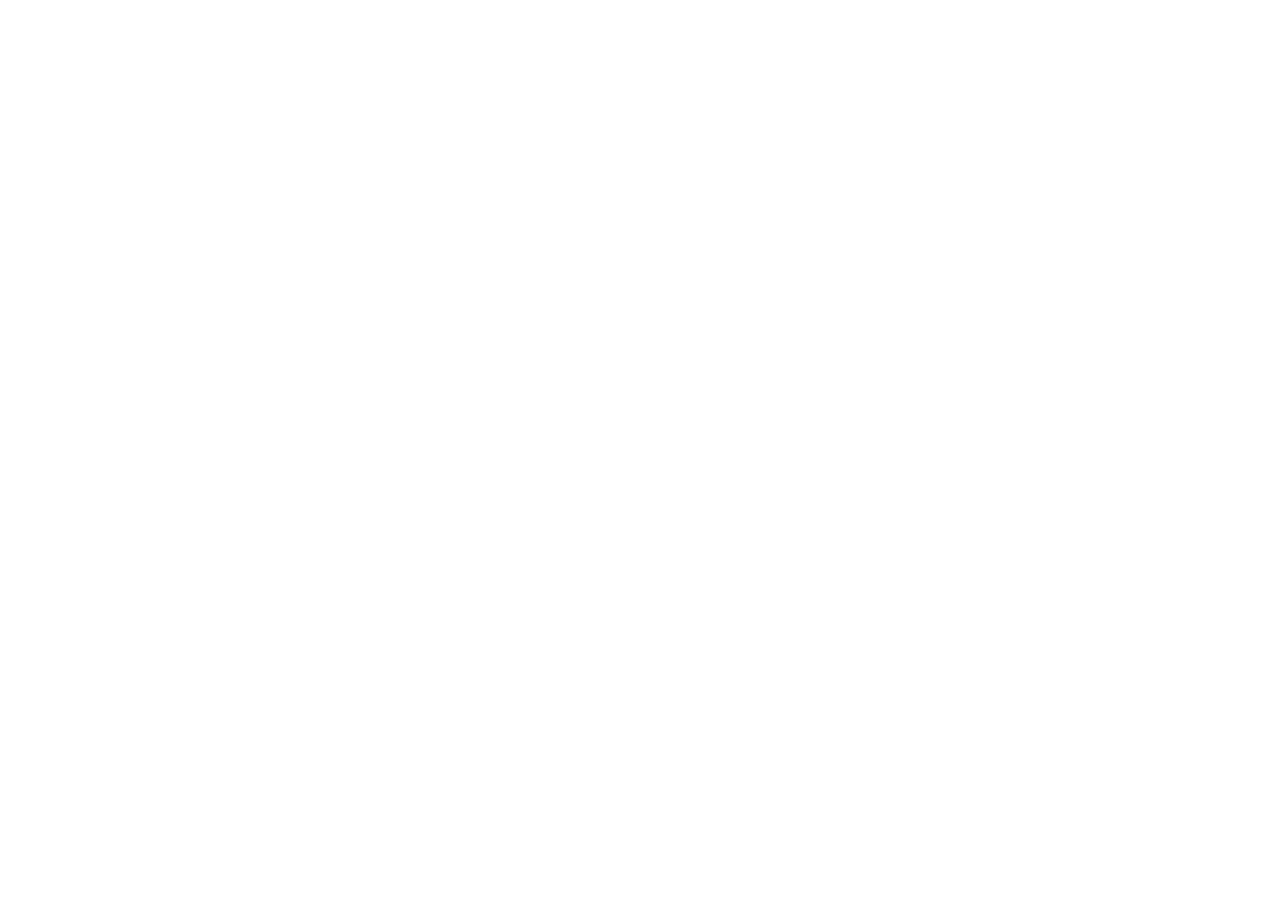
==== index.html @ ffa7d00a "fix: createHashRouter + GitHub Pages base path" ====
<!doctype html>
<html lang="en">
  <head>
    <meta charset="UTF-8" />
    <meta name="viewport" content="width=device-width, initial-scale=1.0" />
    <title>伤心蛤蟆的方块世界 - Minecraft资源整合站</title>
    <script type="module" crossorigin src="/minecraft-fan-site/assets/index-U0RHwVYY.js"></script>
    <link rel="stylesheet" crossorigin href="/minecraft-fan-site/assets/index-fopUQZda.css">
  </head>
  <body>
    <div id="root"></div>
  </body>
</html>
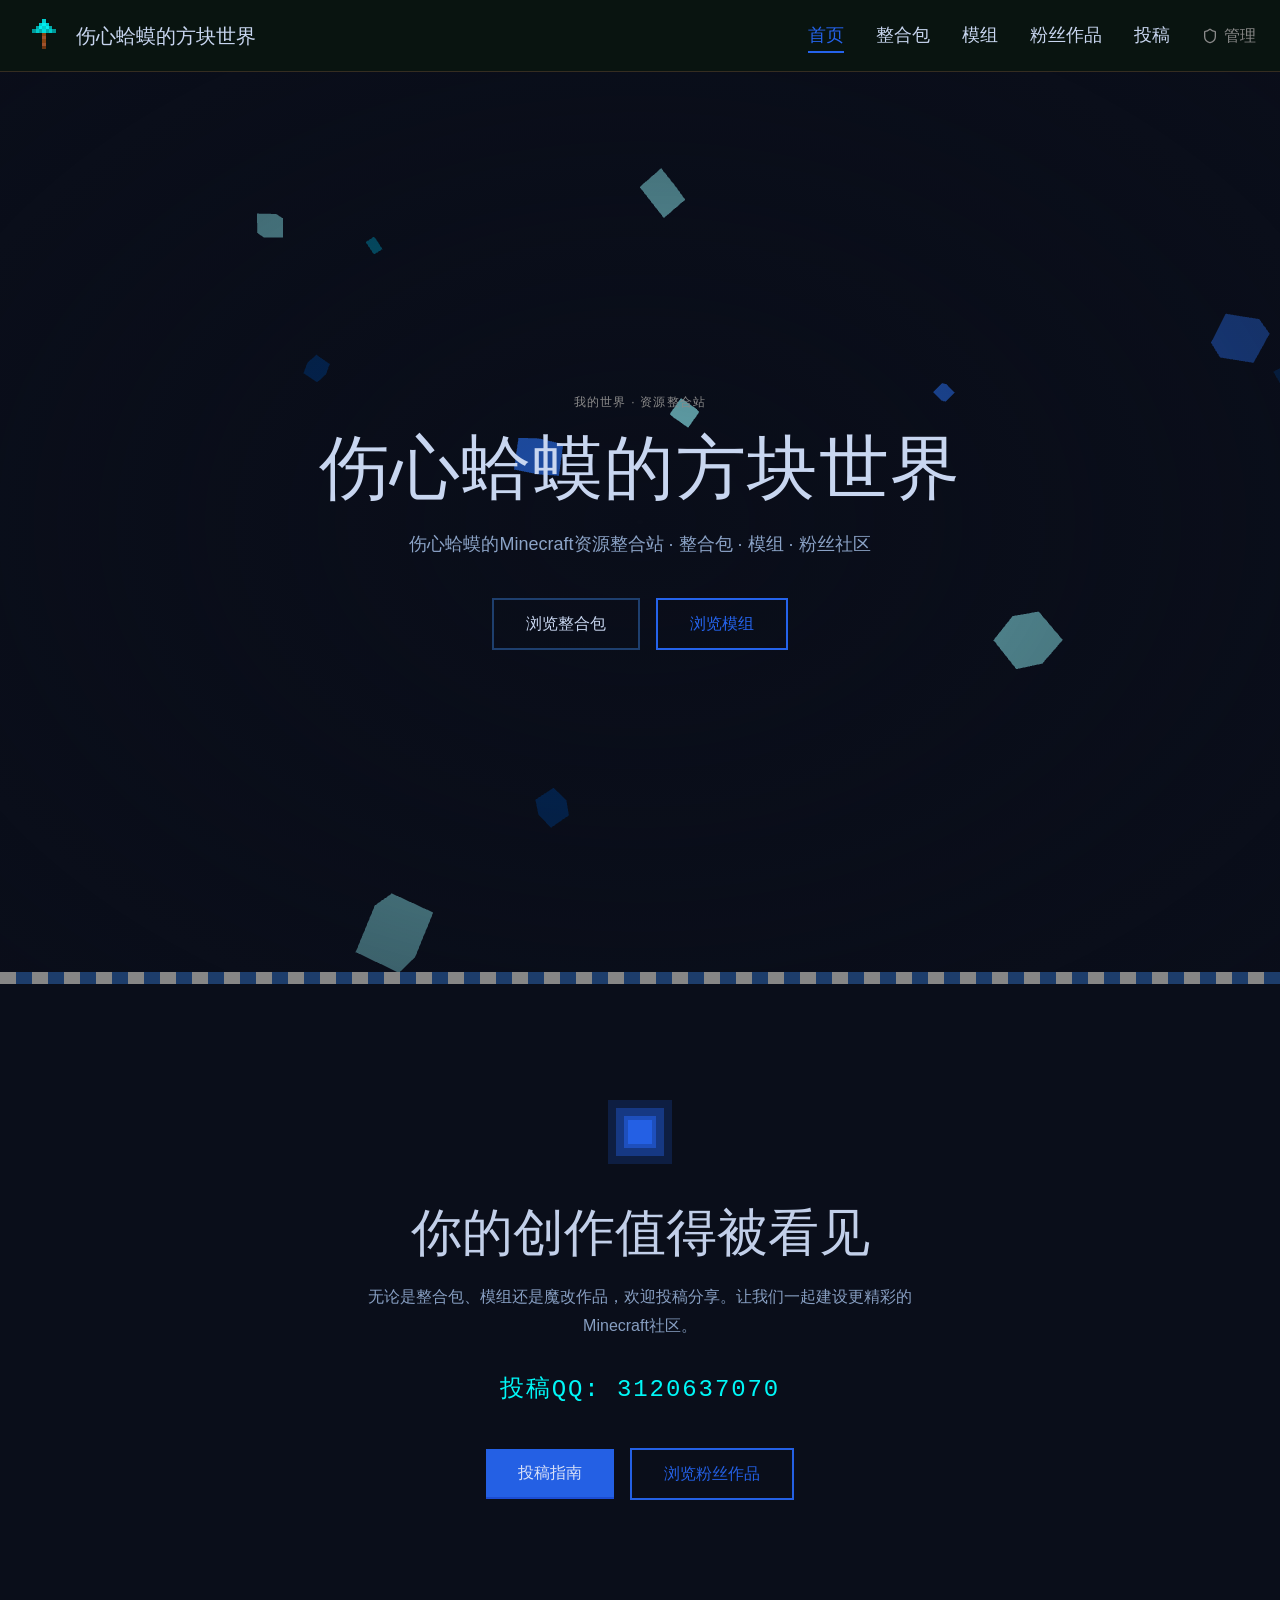
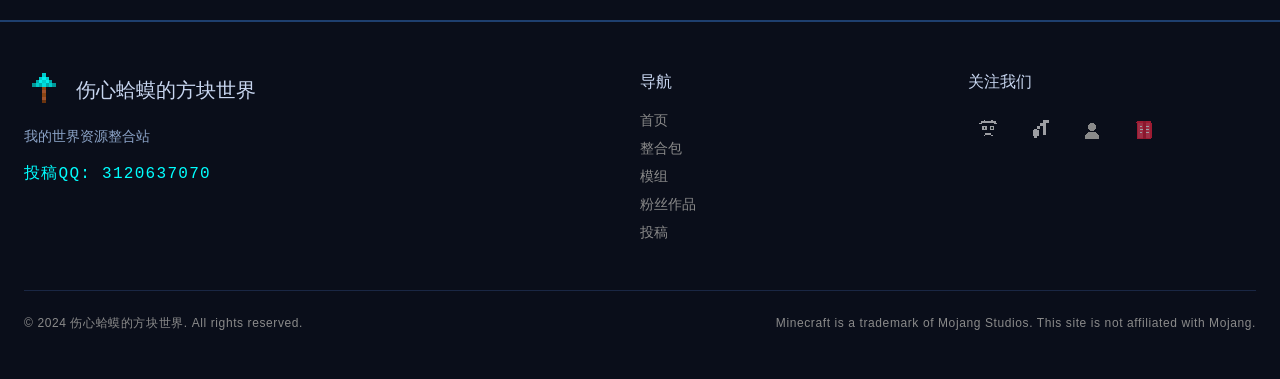
==== commit 74caa5ec: "deploy: correct dist with HashRouter" ====
--- a/index.html
+++ b/index.html
@@ -4,8 +4,8 @@
     <meta charset="UTF-8" />
     <meta name="viewport" content="width=device-width, initial-scale=1.0" />
     <title>伤心蛤蟆的方块世界 - Minecraft资源整合站</title>
-    <script type="module" crossorigin src="/minecraft-fan-site/assets/index-U0RHwVYY.js"></script>
-    <link rel="stylesheet" crossorigin href="/minecraft-fan-site/assets/index-fopUQZda.css">
+    <script type="module" crossorigin src="./assets/index-CU9dlhze.js"></script>
+    <link rel="stylesheet" crossorigin href="./assets/index-fopUQZda.css">
   </head>
   <body>
     <div id="root"></div>
--- a/assets/index-fopUQZda.css
+++ b/assets/index-fopUQZda.css
@@ -0,0 +1 @@
+@import"https://fonts.googleapis.com/css2?family=Inter:wght@300;400;500;600&family=Noto+Sans+SC:wght@300;400;500;700&family=VT323&family=ZCOOL+KuaiLe&display=swap";*,:before,:after{--tw-border-spacing-x: 0;--tw-border-spacing-y: 0;--tw-translate-x: 0;--tw-translate-y: 0;--tw-rotate: 0;--tw-skew-x: 0;--tw-skew-y: 0;--tw-scale-x: 1;--tw-scale-y: 1;--tw-pan-x: ;--tw-pan-y: ;--tw-pinch-zoom: ;--tw-scroll-snap-strictness: proximity;--tw-gradient-from-position: ;--tw-gradient-via-position: ;--tw-gradient-to-position: ;--tw-ordinal: ;--tw-slashed-zero: ;--tw-numeric-figure: ;--tw-numeric-spacing: ;--tw-numeric-fraction: ;--tw-ring-inset: ;--tw-ring-offset-width: 0px;--tw-ring-offset-color: #fff;--tw-ring-color: rgb(59 130 246 / .5);--tw-ring-offset-shadow: 0 0 #0000;--tw-ring-shadow: 0 0 #0000;--tw-shadow: 0 0 #0000;--tw-shadow-colored: 0 0 #0000;--tw-blur: ;--tw-brightness: ;--tw-contrast: ;--tw-grayscale: ;--tw-hue-rotate: ;--tw-invert: ;--tw-saturate: ;--tw-sepia: ;--tw-drop-shadow: ;--tw-backdrop-blur: ;--tw-backdrop-brightness: ;--tw-backdrop-contrast: ;--tw-backdrop-grayscale: ;--tw-backdrop-hue-rotate: ;--tw-backdrop-invert: ;--tw-backdrop-opacity: ;--tw-backdrop-saturate: ;--tw-backdrop-sepia: ;--tw-contain-size: ;--tw-contain-layout: ;--tw-contain-paint: ;--tw-contain-style: }::backdrop{--tw-border-spacing-x: 0;--tw-border-spacing-y: 0;--tw-translate-x: 0;--tw-translate-y: 0;--tw-rotate: 0;--tw-skew-x: 0;--tw-skew-y: 0;--tw-scale-x: 1;--tw-scale-y: 1;--tw-pan-x: ;--tw-pan-y: ;--tw-pinch-zoom: ;--tw-scroll-snap-strictness: proximity;--tw-gradient-from-position: ;--tw-gradient-via-position: ;--tw-gradient-to-position: ;--tw-ordinal: ;--tw-slashed-zero: ;--tw-numeric-figure: ;--tw-numeric-spacing: ;--tw-numeric-fraction: ;--tw-ring-inset: ;--tw-ring-offset-width: 0px;--tw-ring-offset-color: #fff;--tw-ring-color: rgb(59 130 246 / .5);--tw-ring-offset-shadow: 0 0 #0000;--tw-ring-shadow: 0 0 #0000;--tw-shadow: 0 0 #0000;--tw-shadow-colored: 0 0 #0000;--tw-blur: ;--tw-brightness: ;--tw-contrast: ;--tw-grayscale: ;--tw-hue-rotate: ;--tw-invert: ;--tw-saturate: ;--tw-sepia: ;--tw-drop-shadow: ;--tw-backdrop-blur: ;--tw-backdrop-brightness: ;--tw-backdrop-contrast: ;--tw-backdrop-grayscale: ;--tw-backdrop-hue-rotate: ;--tw-backdrop-invert: ;--tw-backdrop-opacity: ;--tw-backdrop-saturate: ;--tw-backdrop-sepia: ;--tw-contain-size: ;--tw-contain-layout: ;--tw-contain-paint: ;--tw-contain-style: }*,:before,:after{box-sizing:border-box;border-width:0;border-style:solid;border-color:#e5e7eb}:before,:after{--tw-content: ""}html,:host{line-height:1.5;-webkit-text-size-adjust:100%;-moz-tab-size:4;-o-tab-size:4;tab-size:4;font-family:ui-sans-serif,system-ui,sans-serif,"Apple Color Emoji","Segoe UI Emoji",Segoe UI Symbol,"Noto Color Emoji";font-feature-settings:normal;font-variation-settings:normal;-webkit-tap-highlight-color:transparent}body{margin:0;line-height:inherit}hr{height:0;color:inherit;border-top-width:1px}abbr:where([title]){-webkit-text-decoration:underline dotted;text-decoration:underline dotted}h1,h2,h3,h4,h5,h6{font-size:inherit;font-weight:inherit}a{color:inherit;text-decoration:inherit}b,strong{font-weight:bolder}code,kbd,samp,pre{font-family:ui-monospace,SFMono-Regular,Menlo,Monaco,Consolas,Liberation Mono,Courier New,monospace;font-feature-settings:normal;font-variation-settings:normal;font-size:1em}small{font-size:80%}sub,sup{font-size:75%;line-height:0;position:relative;vertical-align:baseline}sub{bottom:-.25em}sup{top:-.5em}table{text-indent:0;border-color:inherit;border-collapse:collapse}button,input,optgroup,select,textarea{font-family:inherit;font-feature-settings:inherit;font-variation-settings:inherit;font-size:100%;font-weight:inherit;line-height:inherit;letter-spacing:inherit;color:inherit;margin:0;padding:0}button,select{text-transform:none}button,input:where([type=button]),input:where([type=reset]),input:where([type=submit]){-webkit-appearance:button;background-color:transparent;background-image:none}:-moz-focusring{outline:auto}:-moz-ui-invalid{box-shadow:none}progress{vertical-align:baseline}::-webkit-inner-spin-button,::-webkit-outer-spin-button{height:auto}[type=search]{-webkit-appearance:textfield;outline-offset:-2px}::-webkit-search-decoration{-webkit-appearance:none}::-webkit-file-upload-button{-webkit-appearance:button;font:inherit}summary{display:list-item}blockquote,dl,dd,h1,h2,h3,h4,h5,h6,hr,figure,p,pre{margin:0}fieldset{margin:0;padding:0}legend{padding:0}ol,ul,menu{list-style:none;margin:0;padding:0}dialog{padding:0}textarea{resize:vertical}input::-moz-placeholder,textarea::-moz-placeholder{opacity:1;color:#9ca3af}input::placeholder,textarea::placeholder{opacity:1;color:#9ca3af}button,[role=button]{cursor:pointer}:disabled{cursor:default}img,svg,video,canvas,audio,iframe,embed,object{display:block;vertical-align:middle}img,video{max-width:100%;height:auto}[hidden]:where(:not([hidden=until-found])){display:none}:root{--background: 0 0% 100%;--foreground: 240 10% 3.9%;--card: 0 0% 100%;--card-foreground: 240 10% 3.9%;--popover: 0 0% 100%;--popover-foreground: 240 10% 3.9%;--primary: 240 5.9% 10%;--primary-foreground: 0 0% 98%;--secondary: 240 4.8% 95.9%;--secondary-foreground: 240 5.9% 10%;--muted: 240 4.8% 95.9%;--muted-foreground: 240 3.8% 46.1%;--accent: 240 4.8% 95.9%;--accent-foreground: 240 5.9% 10%;--destructive: 0 84.2% 60.2%;--destructive-foreground: 0 0% 98%;--border: 240 5.9% 90%;--input: 240 5.9% 90%;--ring: 240 5.9% 10%;--radius: .625rem}*{border-color:hsl(var(--border))}body{background-color:#0a0e1a;color:#c8d6f0;font-family:Noto Sans SC,Inter,sans-serif;-webkit-font-smoothing:antialiased;-moz-osx-font-smoothing:grayscale}::-webkit-scrollbar{width:8px;height:8px}::-webkit-scrollbar-track{background:#080c18}::-webkit-scrollbar-thumb{background:#1a2744;border-radius:4px}::-webkit-scrollbar-thumb:hover{background:#2a3f6e}.pixelated{image-rendering:pixelated;image-rendering:crisp-edges}.sr-only{position:absolute;width:1px;height:1px;padding:0;margin:-1px;overflow:hidden;clip:rect(0,0,0,0);white-space:nowrap;border-width:0}.pointer-events-none{pointer-events:none}.pointer-events-auto{pointer-events:auto}.visible{visibility:visible}.invisible{visibility:hidden}.fixed{position:fixed}.absolute{position:absolute}.relative{position:relative}.sticky{position:sticky}.inset-0{inset:0}.inset-x-0{left:0;right:0}.inset-y-0{top:0;bottom:0}.-bottom-12{bottom:-3rem}.-left-12{left:-3rem}.-right-12{right:-3rem}.-top-12{top:-3rem}.-top-5{top:-1.25rem}.bottom-0{bottom:0}.bottom-8{bottom:2rem}.bottom-\[-4px\]{bottom:-4px}.left-0{left:0}.left-1\/2{left:50%}.left-2{left:.5rem}.left-3{left:.75rem}.left-4{left:1rem}.left-5{left:1.25rem}.left-\[50\%\]{left:50%}.right-0{right:0}.right-1{right:.25rem}.right-2{right:.5rem}.right-3{right:.75rem}.right-4{right:1rem}.right-5{right:1.25rem}.top-0{top:0}.top-1\.5{top:.375rem}.top-1\/2{top:50%}.top-2{top:.5rem}.top-3\.5{top:.875rem}.top-4{top:1rem}.top-5{top:1.25rem}.top-\[1px\]{top:1px}.top-\[50\%\]{top:50%}.top-\[60\%\]{top:60%}.top-\[72px\]{top:72px}.top-full{top:100%}.isolate{isolation:isolate}.z-0{z-index:0}.z-10{z-index:10}.z-20{z-index:20}.z-30{z-index:30}.z-40{z-index:40}.z-50{z-index:50}.z-\[1\]{z-index:1}.order-first{order:-9999}.order-last{order:9999}.col-start-2{grid-column-start:2}.row-span-2{grid-row:span 2 / span 2}.row-start-1{grid-row-start:1}.\!m-0{margin:0!important}.-mx-1{margin-left:-.25rem;margin-right:-.25rem}.-mx-6{margin-left:-1.5rem;margin-right:-1.5rem}.-mx-8{margin-left:-2rem;margin-right:-2rem}.-my-2{margin-top:-.5rem;margin-bottom:-.5rem}.mx-2{margin-left:.5rem;margin-right:.5rem}.mx-3\.5{margin-left:.875rem;margin-right:.875rem}.mx-auto{margin-left:auto;margin-right:auto}.my-0{margin-top:0;margin-bottom:0}.my-0\.5{margin-top:.125rem;margin-bottom:.125rem}.my-1{margin-top:.25rem;margin-bottom:.25rem}.-ml-4{margin-left:-1rem}.-mt-4{margin-top:-1rem}.-mt-6{margin-top:-1.5rem}.-mt-8{margin-top:-2rem}.mb-1{margin-bottom:.25rem}.mb-1\.5{margin-bottom:.375rem}.mb-10{margin-bottom:2.5rem}.mb-12{margin-bottom:3rem}.mb-2{margin-bottom:.5rem}.mb-3{margin-bottom:.75rem}.mb-4{margin-bottom:1rem}.mb-5{margin-bottom:1.25rem}.mb-6{margin-bottom:1.5rem}.mb-8{margin-bottom:2rem}.mb-\[60px\]{margin-bottom:60px}.ml-1{margin-left:.25rem}.ml-10{margin-left:2.5rem}.ml-2{margin-left:.5rem}.ml-4{margin-left:1rem}.ml-auto{margin-left:auto}.mr-1{margin-right:.25rem}.mr-2{margin-right:.5rem}.mt-0\.5{margin-top:.125rem}.mt-1{margin-top:.25rem}.mt-1\.5{margin-top:.375rem}.mt-10{margin-top:2.5rem}.mt-12{margin-top:3rem}.mt-2{margin-top:.5rem}.mt-3{margin-top:.75rem}.mt-4{margin-top:1rem}.mt-6{margin-top:1.5rem}.mt-8{margin-top:2rem}.mt-auto{margin-top:auto}.line-clamp-1{overflow:hidden;display:-webkit-box;-webkit-box-orient:vertical;-webkit-line-clamp:1}.line-clamp-2{overflow:hidden;display:-webkit-box;-webkit-box-orient:vertical;-webkit-line-clamp:2}.block{display:block}.inline-block{display:inline-block}.inline{display:inline}.flex{display:flex}.inline-flex{display:inline-flex}.table{display:table}.table-caption{display:table-caption}.table-cell{display:table-cell}.table-row{display:table-row}.grid{display:grid}.hidden{display:none}.aspect-\[16\/9\]{aspect-ratio:16/9}.aspect-square{aspect-ratio:1 / 1}.aspect-video{aspect-ratio:16 / 9}.size-10{width:2.5rem;height:2.5rem}.size-2{width:.5rem;height:.5rem}.size-2\.5{width:.625rem;height:.625rem}.size-3{width:.75rem;height:.75rem}.size-3\.5{width:.875rem;height:.875rem}.size-4{width:1rem;height:1rem}.size-6{width:1.5rem;height:1.5rem}.size-7{width:1.75rem;height:1.75rem}.size-8{width:2rem;height:2rem}.size-9{width:2.25rem;height:2.25rem}.size-auto{width:auto;height:auto}.size-full{width:100%;height:100%}.h-1{height:.25rem}.h-1\.5{height:.375rem}.h-10{height:2.5rem}.h-12{height:3rem}.h-14{height:3.5rem}.h-16{height:4rem}.h-2{height:.5rem}.h-2\.5{height:.625rem}.h-3{height:.75rem}.h-4{height:1rem}.h-5{height:1.25rem}.h-6{height:1.5rem}.h-7{height:1.75rem}.h-8{height:2rem}.h-9{height:2.25rem}.h-\[1\.15rem\]{height:1.15rem}.h-\[2px\]{height:2px}.h-\[52px\]{height:52px}.h-\[72px\]{height:72px}.h-\[calc\(100\%-1px\)\]{height:calc(100% - 1px)}.h-\[var\(--radix-navigation-menu-viewport-height\)\]{height:var(--radix-navigation-menu-viewport-height)}.h-\[var\(--radix-select-trigger-height\)\]{height:var(--radix-select-trigger-height)}.h-auto{height:auto}.h-full{height:100%}.h-px{height:1px}.h-svh{height:100svh}.max-h-\[300px\]{max-height:300px}.max-h-\[90vh\]{max-height:90vh}.min-h-0{min-height:0px}.min-h-16{min-height:4rem}.min-h-4{min-height:1rem}.min-h-\[100dvh\]{min-height:100dvh}.min-h-\[calc\(100dvh-72px\)\]{min-height:calc(100dvh - 72px)}.min-h-svh{min-height:100svh}.w-0{width:0px}.w-1{width:.25rem}.w-10{width:2.5rem}.w-14{width:3.5rem}.w-16{width:4rem}.w-2{width:.5rem}.w-2\.5{width:.625rem}.w-3{width:.75rem}.w-3\/4{width:75%}.w-4{width:1rem}.w-48{width:12rem}.w-5{width:1.25rem}.w-6{width:1.5rem}.w-64{width:16rem}.w-72{width:18rem}.w-8{width:2rem}.w-9{width:2.25rem}.w-\[100px\]{width:100px}.w-\[280px\]{width:280px}.w-\[2px\]{width:2px}.w-\[52px\]{width:52px}.w-auto{width:auto}.w-fit{width:-moz-fit-content;width:fit-content}.w-full{width:100%}.w-max{width:-moz-max-content;width:max-content}.w-px{width:1px}.min-w-0{min-width:0px}.min-w-10{min-width:2.5rem}.min-w-5{min-width:1.25rem}.min-w-8{min-width:2rem}.min-w-9{min-width:2.25rem}.min-w-\[12rem\]{min-width:12rem}.min-w-\[8rem\]{min-width:8rem}.min-w-\[var\(--radix-select-trigger-width\)\]{min-width:var(--radix-select-trigger-width)}.max-w-2xl{max-width:42rem}.max-w-3xl{max-width:48rem}.max-w-4xl{max-width:56rem}.max-w-7xl{max-width:80rem}.max-w-\[480px\]{max-width:480px}.max-w-\[520px\]{max-width:520px}.max-w-\[560px\]{max-width:560px}.max-w-\[640px\]{max-width:640px}.max-w-\[calc\(100\%-2rem\)\]{max-width:calc(100% - 2rem)}.max-w-max{max-width:-moz-max-content;max-width:max-content}.max-w-md{max-width:28rem}.max-w-sm{max-width:24rem}.max-w-xl{max-width:36rem}.flex-1{flex:1 1 0%}.flex-shrink-0,.shrink-0{flex-shrink:0}.grow{flex-grow:1}.grow-0{flex-grow:0}.basis-full{flex-basis:100%}.caption-bottom{caption-side:bottom}.border-collapse{border-collapse:collapse}.origin-center{transform-origin:center}.-translate-x-1\/2{--tw-translate-x: -50%;transform:translate(var(--tw-translate-x),var(--tw-translate-y)) rotate(var(--tw-rotate)) skew(var(--tw-skew-x)) skewY(var(--tw-skew-y)) scaleX(var(--tw-scale-x)) scaleY(var(--tw-scale-y))}.-translate-x-px{--tw-translate-x: -1px;transform:translate(var(--tw-translate-x),var(--tw-translate-y)) rotate(var(--tw-rotate)) skew(var(--tw-skew-x)) skewY(var(--tw-skew-y)) scaleX(var(--tw-scale-x)) scaleY(var(--tw-scale-y))}.-translate-y-1\/2{--tw-translate-y: -50%;transform:translate(var(--tw-translate-x),var(--tw-translate-y)) rotate(var(--tw-rotate)) skew(var(--tw-skew-x)) skewY(var(--tw-skew-y)) scaleX(var(--tw-scale-x)) scaleY(var(--tw-scale-y))}.translate-x-2{--tw-translate-x: .5rem;transform:translate(var(--tw-translate-x),var(--tw-translate-y)) rotate(var(--tw-rotate)) skew(var(--tw-skew-x)) skewY(var(--tw-skew-y)) scaleX(var(--tw-scale-x)) scaleY(var(--tw-scale-y))}.translate-x-\[-50\%\]{--tw-translate-x: -50%;transform:translate(var(--tw-translate-x),var(--tw-translate-y)) rotate(var(--tw-rotate)) skew(var(--tw-skew-x)) skewY(var(--tw-skew-y)) scaleX(var(--tw-scale-x)) scaleY(var(--tw-scale-y))}.translate-x-px{--tw-translate-x: 1px;transform:translate(var(--tw-translate-x),var(--tw-translate-y)) rotate(var(--tw-rotate)) skew(var(--tw-skew-x)) skewY(var(--tw-skew-y)) scaleX(var(--tw-scale-x)) scaleY(var(--tw-scale-y))}.translate-y-0\.5{--tw-translate-y: .125rem;transform:translate(var(--tw-translate-x),var(--tw-translate-y)) rotate(var(--tw-rotate)) skew(var(--tw-skew-x)) skewY(var(--tw-skew-y)) scaleX(var(--tw-scale-x)) scaleY(var(--tw-scale-y))}.translate-y-5{--tw-translate-y: 1.25rem;transform:translate(var(--tw-translate-x),var(--tw-translate-y)) rotate(var(--tw-rotate)) skew(var(--tw-skew-x)) skewY(var(--tw-skew-y)) scaleX(var(--tw-scale-x)) scaleY(var(--tw-scale-y))}.translate-y-\[-50\%\]{--tw-translate-y: -50%;transform:translate(var(--tw-translate-x),var(--tw-translate-y)) rotate(var(--tw-rotate)) skew(var(--tw-skew-x)) skewY(var(--tw-skew-y)) scaleX(var(--tw-scale-x)) scaleY(var(--tw-scale-y))}.translate-y-\[calc\(-50\%_-_2px\)\]{--tw-translate-y: calc(-50% - 2px) ;transform:translate(var(--tw-translate-x),var(--tw-translate-y)) rotate(var(--tw-rotate)) skew(var(--tw-skew-x)) skewY(var(--tw-skew-y)) scaleX(var(--tw-scale-x)) scaleY(var(--tw-scale-y))}.rotate-45{--tw-rotate: 45deg;transform:translate(var(--tw-translate-x),var(--tw-translate-y)) rotate(var(--tw-rotate)) skew(var(--tw-skew-x)) skewY(var(--tw-skew-y)) scaleX(var(--tw-scale-x)) scaleY(var(--tw-scale-y))}.rotate-90{--tw-rotate: 90deg;transform:translate(var(--tw-translate-x),var(--tw-translate-y)) rotate(var(--tw-rotate)) skew(var(--tw-skew-x)) skewY(var(--tw-skew-y)) scaleX(var(--tw-scale-x)) scaleY(var(--tw-scale-y))}.scale-x-0{--tw-scale-x: 0;transform:translate(var(--tw-translate-x),var(--tw-translate-y)) rotate(var(--tw-rotate)) skew(var(--tw-skew-x)) skewY(var(--tw-skew-y)) scaleX(var(--tw-scale-x)) scaleY(var(--tw-scale-y))}.scale-x-100{--tw-scale-x: 1;transform:translate(var(--tw-translate-x),var(--tw-translate-y)) rotate(var(--tw-rotate)) skew(var(--tw-skew-x)) skewY(var(--tw-skew-y)) scaleX(var(--tw-scale-x)) scaleY(var(--tw-scale-y))}.transform{transform:translate(var(--tw-translate-x),var(--tw-translate-y)) rotate(var(--tw-rotate)) skew(var(--tw-skew-x)) skewY(var(--tw-skew-y)) scaleX(var(--tw-scale-x)) scaleY(var(--tw-scale-y))}@keyframes bounce-arrow{0%,to{transform:translateY(0)}50%{transform:translateY(8px)}}.animate-bounce-arrow{animation:bounce-arrow 2s ease-in-out infinite}@keyframes pulse{50%{opacity:.5}}.animate-pulse{animation:pulse 2s cubic-bezier(.4,0,.6,1) infinite}@keyframes spin{to{transform:rotate(360deg)}}.animate-spin{animation:spin 1s linear infinite}.cursor-default{cursor:default}.cursor-not-allowed{cursor:not-allowed}.cursor-pointer{cursor:pointer}.cursor-text{cursor:text}.touch-none{touch-action:none}.select-none{-webkit-user-select:none;-moz-user-select:none;user-select:none}.resize-none{resize:none}.scroll-my-1{scroll-margin-top:.25rem;scroll-margin-bottom:.25rem}.scroll-py-1{scroll-padding-top:.25rem;scroll-padding-bottom:.25rem}.list-disc{list-style-type:disc}.list-none{list-style-type:none}.appearance-none{-webkit-appearance:none;-moz-appearance:none;appearance:none}.auto-rows-min{grid-auto-rows:min-content}.grid-cols-1{grid-template-columns:repeat(1,minmax(0,1fr))}.grid-cols-\[0_1fr\]{grid-template-columns:0 1fr}.grid-rows-\[auto_auto\]{grid-template-rows:auto auto}.flex-row{flex-direction:row}.flex-col{flex-direction:column}.flex-col-reverse{flex-direction:column-reverse}.flex-wrap{flex-wrap:wrap}.place-content-center{place-content:center}.items-start{align-items:flex-start}.items-end{align-items:flex-end}.items-center{align-items:center}.items-stretch{align-items:stretch}.justify-start{justify-content:flex-start}.justify-end{justify-content:flex-end}.justify-center{justify-content:center}.justify-between{justify-content:space-between}.justify-items-start{justify-items:start}.gap-0\.5{gap:.125rem}.gap-1{gap:.25rem}.gap-1\.5{gap:.375rem}.gap-10{gap:2.5rem}.gap-2{gap:.5rem}.gap-2\.5{gap:.625rem}.gap-3{gap:.75rem}.gap-4{gap:1rem}.gap-6{gap:1.5rem}.gap-7{gap:1.75rem}.gap-8{gap:2rem}.gap-\[--spacing\(var\(--gap\)\)\]{gap:var(--spacing(var(--gap)))}.gap-\[2px\]{gap:2px}.gap-y-0\.5{row-gap:.125rem}.space-y-1>:not([hidden])~:not([hidden]){--tw-space-y-reverse: 0;margin-top:calc(.25rem * calc(1 - var(--tw-space-y-reverse)));margin-bottom:calc(.25rem * var(--tw-space-y-reverse))}.space-y-12>:not([hidden])~:not([hidden]){--tw-space-y-reverse: 0;margin-top:calc(3rem * calc(1 - var(--tw-space-y-reverse)));margin-bottom:calc(3rem * var(--tw-space-y-reverse))}.space-y-2>:not([hidden])~:not([hidden]){--tw-space-y-reverse: 0;margin-top:calc(.5rem * calc(1 - var(--tw-space-y-reverse)));margin-bottom:calc(.5rem * var(--tw-space-y-reverse))}.space-y-4>:not([hidden])~:not([hidden]){--tw-space-y-reverse: 0;margin-top:calc(1rem * calc(1 - var(--tw-space-y-reverse)));margin-bottom:calc(1rem * var(--tw-space-y-reverse))}.space-y-6>:not([hidden])~:not([hidden]){--tw-space-y-reverse: 0;margin-top:calc(1.5rem * calc(1 - var(--tw-space-y-reverse)));margin-bottom:calc(1.5rem * var(--tw-space-y-reverse))}.self-start{align-self:flex-start}.self-stretch{align-self:stretch}.justify-self-end{justify-self:end}.overflow-auto{overflow:auto}.overflow-hidden{overflow:hidden}.overflow-x-auto{overflow-x:auto}.overflow-y-auto{overflow-y:auto}.overflow-x-hidden{overflow-x:hidden}.whitespace-nowrap{white-space:nowrap}.text-balance{text-wrap:balance}.break-words{overflow-wrap:break-word}.rounded-\[2px\]{border-radius:2px}.rounded-\[4px\]{border-radius:4px}.rounded-\[calc\(var\(--radius\)-5px\)\]{border-radius:calc(var(--radius) - 5px)}.rounded-\[inherit\]{border-radius:inherit}.rounded-full{border-radius:9999px}.rounded-lg{border-radius:var(--radius)}.rounded-md{border-radius:calc(var(--radius) - 2px)}.rounded-none{border-radius:0}.rounded-sm{border-radius:calc(var(--radius) - 4px)}.rounded-xl{border-radius:calc(var(--radius) + 4px)}.rounded-xs{border-radius:calc(var(--radius) - 6px)}.rounded-l-md{border-top-left-radius:calc(var(--radius) - 2px);border-bottom-left-radius:calc(var(--radius) - 2px)}.rounded-r-md{border-top-right-radius:calc(var(--radius) - 2px);border-bottom-right-radius:calc(var(--radius) - 2px)}.rounded-tl-sm{border-top-left-radius:calc(var(--radius) - 4px)}.border{border-width:1px}.border-0{border-width:0px}.border-2{border-width:2px}.border-\[1\.5px\]{border-width:1.5px}.border-y{border-top-width:1px;border-bottom-width:1px}.border-b{border-bottom-width:1px}.border-b-2{border-bottom-width:2px}.border-l{border-left-width:1px}.border-l-2{border-left-width:2px}.border-l-4{border-left-width:4px}.border-r{border-right-width:1px}.border-t{border-top-width:1px}.border-t-2{border-top-width:2px}.border-dashed{border-style:dashed}.border-\[\#00ffff\]{--tw-border-opacity: 1;border-color:rgb(0 255 255 / var(--tw-border-opacity, 1))}.border-\[\#1a2744\]{--tw-border-opacity: 1;border-color:rgb(26 39 68 / var(--tw-border-opacity, 1))}.border-\[\#1d4ed8\]{--tw-border-opacity: 1;border-color:rgb(29 78 216 / var(--tw-border-opacity, 1))}.border-\[\#1e3f6e\]{--tw-border-opacity: 1;border-color:rgb(30 63 110 / var(--tw-border-opacity, 1))}.border-\[\#2563eb\]{--tw-border-opacity: 1;border-color:rgb(37 99 235 / var(--tw-border-opacity, 1))}.border-\[\#8a8a8a\]{--tw-border-opacity: 1;border-color:rgb(138 138 138 / var(--tw-border-opacity, 1))}.border-\[\#b03a2e\]{--tw-border-opacity: 1;border-color:rgb(176 58 46 / var(--tw-border-opacity, 1))}.border-\[\#b03a2e\]\/30{border-color:#b03a2e4d}.border-\[\#ffcc00\]{--tw-border-opacity: 1;border-color:rgb(255 204 0 / var(--tw-border-opacity, 1))}.border-border{border-color:hsl(var(--border))}.border-border\/50{border-color:hsl(var(--border) / .5)}.border-input{border-color:hsl(var(--input))}.border-primary{border-color:hsl(var(--primary))}.border-transparent{border-color:transparent}.border-l-\[\#2563eb\]{--tw-border-opacity: 1;border-left-color:rgb(37 99 235 / var(--tw-border-opacity, 1))}.border-l-transparent{border-left-color:transparent}.border-t-transparent{border-top-color:transparent}.bg-\[\#00ffff\]{--tw-bg-opacity: 1;background-color:rgb(0 255 255 / var(--tw-bg-opacity, 1))}.bg-\[\#00ffff\]\/10{background-color:#00ffff1a}.bg-\[\#080c18\]{--tw-bg-opacity: 1;background-color:rgb(8 12 24 / var(--tw-bg-opacity, 1))}.bg-\[\#080c18\]\/60{background-color:#080c1899}.bg-\[\#080c18\]\/80{background-color:#080c18cc}.bg-\[\#0a0e1a\]{--tw-bg-opacity: 1;background-color:rgb(10 14 26 / var(--tw-bg-opacity, 1))}.bg-\[\#0a0e1a\]\/85{background-color:#0a0e1ad9}.bg-\[\#111833\]{--tw-bg-opacity: 1;background-color:rgb(17 24 51 / var(--tw-bg-opacity, 1))}.bg-\[\#111833\]\/40{background-color:#11183366}.bg-\[\#111833\]\/60{background-color:#11183399}.bg-\[\#1a2744\]{--tw-bg-opacity: 1;background-color:rgb(26 39 68 / var(--tw-bg-opacity, 1))}.bg-\[\#2563eb\]{--tw-bg-opacity: 1;background-color:rgb(37 99 235 / var(--tw-bg-opacity, 1))}.bg-\[\#2563eb\]\/20{background-color:#2563eb33}.bg-\[\#8a8a8a\]{--tw-bg-opacity: 1;background-color:rgb(138 138 138 / var(--tw-bg-opacity, 1))}.bg-\[\#b03a2e\]{--tw-bg-opacity: 1;background-color:rgb(176 58 46 / var(--tw-bg-opacity, 1))}.bg-\[\#b03a2e\]\/20{background-color:#b03a2e33}.bg-\[\#ffcc00\]{--tw-bg-opacity: 1;background-color:rgb(255 204 0 / var(--tw-bg-opacity, 1))}.bg-\[\#ffcc00\]\/10{background-color:#ffcc001a}.bg-accent{background-color:hsl(var(--accent))}.bg-background{background-color:hsl(var(--background))}.bg-black\/50{background-color:#00000080}.bg-border{background-color:hsl(var(--border))}.bg-card{background-color:hsl(var(--card))}.bg-destructive{--tw-bg-opacity: 1;background-color:hsl(var(--destructive) / var(--tw-bg-opacity, 1))}.bg-foreground{background-color:hsl(var(--foreground))}.bg-input{background-color:hsl(var(--input))}.bg-muted{background-color:hsl(var(--muted))}.bg-muted\/50{background-color:hsl(var(--muted) / .5)}.bg-popover{background-color:hsl(var(--popover))}.bg-primary{background-color:hsl(var(--primary))}.bg-primary\/20{background-color:hsl(var(--primary) / .2)}.bg-secondary{background-color:hsl(var(--secondary))}.bg-transparent{background-color:transparent}.bg-white{--tw-bg-opacity: 1;background-color:rgb(255 255 255 / var(--tw-bg-opacity, 1))}.bg-cover{background-size:cover}.bg-center{background-position:center}.fill-current{fill:currentColor}.fill-foreground{fill:hsl(var(--foreground))}.fill-primary{fill:hsl(var(--primary))}.object-cover{-o-object-fit:cover;object-fit:cover}.p-0{padding:0}.p-1{padding:.25rem}.p-1\.5{padding:.375rem}.p-2{padding:.5rem}.p-3{padding:.75rem}.p-4{padding:1rem}.p-5{padding:1.25rem}.p-6{padding:1.5rem}.p-8{padding:2rem}.p-\[3px\]{padding:3px}.p-px{padding:1px}.px-1{padding-left:.25rem;padding-right:.25rem}.px-1\.5{padding-left:.375rem;padding-right:.375rem}.px-2{padding-left:.5rem;padding-right:.5rem}.px-2\.5{padding-left:.625rem;padding-right:.625rem}.px-3{padding-left:.75rem;padding-right:.75rem}.px-3\.5{padding-left:.875rem;padding-right:.875rem}.px-4{padding-left:1rem;padding-right:1rem}.px-5{padding-left:1.25rem;padding-right:1.25rem}.px-6{padding-left:1.5rem;padding-right:1.5rem}.px-8{padding-left:2rem;padding-right:2rem}.py-0\.5{padding-top:.125rem;padding-bottom:.125rem}.py-1{padding-top:.25rem;padding-bottom:.25rem}.py-1\.5{padding-top:.375rem;padding-bottom:.375rem}.py-12{padding-top:3rem;padding-bottom:3rem}.py-2{padding-top:.5rem;padding-bottom:.5rem}.py-2\.5{padding-top:.625rem;padding-bottom:.625rem}.py-20{padding-top:5rem;padding-bottom:5rem}.py-3{padding-top:.75rem;padding-bottom:.75rem}.py-4{padding-top:1rem;padding-bottom:1rem}.py-6{padding-top:1.5rem;padding-bottom:1.5rem}.py-8{padding-top:2rem;padding-bottom:2rem}.py-\[120px\]{padding-top:120px;padding-bottom:120px}.py-\[60px\]{padding-top:60px;padding-bottom:60px}.py-\[80px\]{padding-top:80px;padding-bottom:80px}.pb-1{padding-bottom:.25rem}.pb-3{padding-bottom:.75rem}.pb-4{padding-bottom:1rem}.pb-5{padding-bottom:1.25rem}.pb-8{padding-bottom:2rem}.pb-\[60px\]{padding-bottom:60px}.pl-10{padding-left:2.5rem}.pl-2{padding-left:.5rem}.pl-3{padding-left:.75rem}.pl-4{padding-left:1rem}.pl-8{padding-left:2rem}.pl-9{padding-left:2.25rem}.pr-1{padding-right:.25rem}.pr-10{padding-right:2.5rem}.pr-2{padding-right:.5rem}.pr-2\.5{padding-right:.625rem}.pr-3{padding-right:.75rem}.pr-4{padding-right:1rem}.pr-8{padding-right:2rem}.pt-0{padding-top:0}.pt-10{padding-top:2.5rem}.pt-24{padding-top:6rem}.pt-3{padding-top:.75rem}.pt-4{padding-top:1rem}.pt-6{padding-top:1.5rem}.pt-\[120px\]{padding-top:120px}.pt-\[72px\]{padding-top:72px}.text-left{text-align:left}.text-center{text-align:center}.align-middle{vertical-align:middle}.font-mono{font-family:ui-monospace,SFMono-Regular,Menlo,Monaco,Consolas,Liberation Mono,Courier New,monospace}.font-sans{font-family:ui-sans-serif,system-ui,sans-serif,"Apple Color Emoji","Segoe UI Emoji",Segoe UI Symbol,"Noto Color Emoji"}.text-2xl{font-size:1.5rem;line-height:2rem}.text-3xl{font-size:1.875rem;line-height:2.25rem}.text-\[0\.8rem\]{font-size:.8rem}.text-\[1\.125rem\]{font-size:1.125rem}.text-\[1\.5rem\]{font-size:1.5rem}.text-\[1rem\]{font-size:1rem}.text-\[20px\]{font-size:20px}.text-\[2rem\]{font-size:2rem}.text-\[clamp\(1\.1rem\,2vw\,1\.4rem\)\]{font-size:clamp(1.1rem,2vw,1.4rem)}.text-\[clamp\(1\.25rem\,2vw\,1\.75rem\)\]{font-size:clamp(1.25rem,2vw,1.75rem)}.text-\[clamp\(2\.5rem\,5\.5vw\,5rem\)\]{font-size:clamp(2.5rem,5.5vw,5rem)}.text-\[clamp\(2\.5rem\,5vw\,4\.5rem\)\]{font-size:clamp(2.5rem,5vw,4.5rem)}.text-\[clamp\(2rem\,4vw\,3\.5rem\)\]{font-size:clamp(2rem,4vw,3.5rem)}.text-base{font-size:1rem;line-height:1.5rem}.text-lg{font-size:1.125rem;line-height:1.75rem}.text-sm{font-size:.875rem;line-height:1.25rem}.text-sm\/relaxed{font-size:.875rem;line-height:1.625}.text-xl{font-size:1.25rem;line-height:1.75rem}.text-xs{font-size:.75rem;line-height:1rem}.font-bold{font-weight:700}.font-medium{font-weight:500}.font-normal{font-weight:400}.font-semibold{font-weight:600}.uppercase{text-transform:uppercase}.tabular-nums{--tw-numeric-spacing: tabular-nums;font-variant-numeric:var(--tw-ordinal) var(--tw-slashed-zero) var(--tw-numeric-figure) var(--tw-numeric-spacing) var(--tw-numeric-fraction)}.leading-\[1\.05\]{line-height:1.05}.leading-\[1\.15\]{line-height:1.15}.leading-\[1\.1\]{line-height:1.1}.leading-none{line-height:1}.leading-normal{line-height:1.5}.leading-relaxed{line-height:1.625}.leading-snug{line-height:1.375}.leading-tight{line-height:1.25}.tracking-\[-0\.01em\]{letter-spacing:-.01em}.tracking-\[-0\.02em\]{letter-spacing:-.02em}.tracking-\[0\.02em\]{letter-spacing:.02em}.tracking-\[0\.1em\]{letter-spacing:.1em}.tracking-tight{letter-spacing:-.025em}.tracking-wider{letter-spacing:.05em}.tracking-widest{letter-spacing:.1em}.text-\[\#00ffff\]{--tw-text-opacity: 1;color:rgb(0 255 255 / var(--tw-text-opacity, 1))}.text-\[\#0a0e1a\]{--tw-text-opacity: 1;color:rgb(10 14 26 / var(--tw-text-opacity, 1))}.text-\[\#1a2744\]{--tw-text-opacity: 1;color:rgb(26 39 68 / var(--tw-text-opacity, 1))}.text-\[\#2563eb\]{--tw-text-opacity: 1;color:rgb(37 99 235 / var(--tw-text-opacity, 1))}.text-\[\#8a8a8a\]{--tw-text-opacity: 1;color:rgb(138 138 138 / var(--tw-text-opacity, 1))}.text-\[\#8ba3c7\]{--tw-text-opacity: 1;color:rgb(139 163 199 / var(--tw-text-opacity, 1))}.text-\[\#b03a2e\]{--tw-text-opacity: 1;color:rgb(176 58 46 / var(--tw-text-opacity, 1))}.text-\[\#c8d6f0\]{--tw-text-opacity: 1;color:rgb(200 214 240 / var(--tw-text-opacity, 1))}.text-\[\#e0e8ff\]{--tw-text-opacity: 1;color:rgb(224 232 255 / var(--tw-text-opacity, 1))}.text-\[\#ffcc00\]{--tw-text-opacity: 1;color:rgb(255 204 0 / var(--tw-text-opacity, 1))}.text-accent-foreground{color:hsl(var(--accent-foreground))}.text-background{color:hsl(var(--background))}.text-card-foreground{color:hsl(var(--card-foreground))}.text-current{color:currentColor}.text-destructive{--tw-text-opacity: 1;color:hsl(var(--destructive) / var(--tw-text-opacity, 1))}.text-foreground{color:hsl(var(--foreground))}.text-muted-foreground{color:hsl(var(--muted-foreground))}.text-popover-foreground{color:hsl(var(--popover-foreground))}.text-primary{color:hsl(var(--primary))}.text-primary-foreground{color:hsl(var(--primary-foreground))}.text-secondary-foreground{color:hsl(var(--secondary-foreground))}.text-white{--tw-text-opacity: 1;color:rgb(255 255 255 / var(--tw-text-opacity, 1))}.no-underline{text-decoration-line:none}.underline-offset-4{text-underline-offset:4px}.placeholder-\[\#1a2744\]::-moz-placeholder{--tw-placeholder-opacity: 1;color:rgb(26 39 68 / var(--tw-placeholder-opacity, 1))}.placeholder-\[\#1a2744\]::placeholder{--tw-placeholder-opacity: 1;color:rgb(26 39 68 / var(--tw-placeholder-opacity, 1))}.placeholder-\[\#8a8a8a\]::-moz-placeholder{--tw-placeholder-opacity: 1;color:rgb(138 138 138 / var(--tw-placeholder-opacity, 1))}.placeholder-\[\#8a8a8a\]::placeholder{--tw-placeholder-opacity: 1;color:rgb(138 138 138 / var(--tw-placeholder-opacity, 1))}.opacity-0{opacity:0}.opacity-50{opacity:.5}.opacity-60{opacity:.6}.opacity-70{opacity:.7}.opacity-\[0\.03\]{opacity:.03}.shadow{--tw-shadow: 0 1px 3px 0 rgb(0 0 0 / .1), 0 1px 2px -1px rgb(0 0 0 / .1);--tw-shadow-colored: 0 1px 3px 0 var(--tw-shadow-color), 0 1px 2px -1px var(--tw-shadow-color);box-shadow:var(--tw-ring-offset-shadow, 0 0 #0000),var(--tw-ring-shadow, 0 0 #0000),var(--tw-shadow)}.shadow-2xl{--tw-shadow: 0 25px 50px -12px rgb(0 0 0 / .25);--tw-shadow-colored: 0 25px 50px -12px var(--tw-shadow-color);box-shadow:var(--tw-ring-offset-shadow, 0 0 #0000),var(--tw-ring-shadow, 0 0 #0000),var(--tw-shadow)}.shadow-\[0_0_0_1px_hsl\(var\(--sidebar-border\)\)\]{--tw-shadow: 0 0 0 1px hsl(var(--sidebar-border));--tw-shadow-colored: 0 0 0 1px var(--tw-shadow-color);box-shadow:var(--tw-ring-offset-shadow, 0 0 #0000),var(--tw-ring-shadow, 0 0 #0000),var(--tw-shadow)}.shadow-lg{--tw-shadow: 0 10px 15px -3px rgb(0 0 0 / .1), 0 4px 6px -4px rgb(0 0 0 / .1);--tw-shadow-colored: 0 10px 15px -3px var(--tw-shadow-color), 0 4px 6px -4px var(--tw-shadow-color);box-shadow:var(--tw-ring-offset-shadow, 0 0 #0000),var(--tw-ring-shadow, 0 0 #0000),var(--tw-shadow)}.shadow-md{--tw-shadow: 0 4px 6px -1px rgb(0 0 0 / .1), 0 2px 4px -2px rgb(0 0 0 / .1);--tw-shadow-colored: 0 4px 6px -1px var(--tw-shadow-color), 0 2px 4px -2px var(--tw-shadow-color);box-shadow:var(--tw-ring-offset-shadow, 0 0 #0000),var(--tw-ring-shadow, 0 0 #0000),var(--tw-shadow)}.shadow-none{--tw-shadow: 0 0 #0000;--tw-shadow-colored: 0 0 #0000;box-shadow:var(--tw-ring-offset-shadow, 0 0 #0000),var(--tw-ring-shadow, 0 0 #0000),var(--tw-shadow)}.shadow-sm{--tw-shadow: 0 1px 2px 0 rgb(0 0 0 / .05);--tw-shadow-colored: 0 1px 2px 0 var(--tw-shadow-color);box-shadow:var(--tw-ring-offset-shadow, 0 0 #0000),var(--tw-ring-shadow, 0 0 #0000),var(--tw-shadow)}.shadow-xl{--tw-shadow: 0 20px 25px -5px rgb(0 0 0 / .1), 0 8px 10px -6px rgb(0 0 0 / .1);--tw-shadow-colored: 0 20px 25px -5px var(--tw-shadow-color), 0 8px 10px -6px var(--tw-shadow-color);box-shadow:var(--tw-ring-offset-shadow, 0 0 #0000),var(--tw-ring-shadow, 0 0 #0000),var(--tw-shadow)}.outline-none{outline:2px solid transparent;outline-offset:2px}.outline{outline-style:solid}.ring-0{--tw-ring-offset-shadow: var(--tw-ring-inset) 0 0 0 var(--tw-ring-offset-width) var(--tw-ring-offset-color);--tw-ring-shadow: var(--tw-ring-inset) 0 0 0 calc(0px + var(--tw-ring-offset-width)) var(--tw-ring-color);box-shadow:var(--tw-ring-offset-shadow),var(--tw-ring-shadow),var(--tw-shadow, 0 0 #0000)}.ring-ring\/50{--tw-ring-color: hsl(var(--ring) / .5)}.ring-offset-background{--tw-ring-offset-color: hsl(var(--background))}.blur{--tw-blur: blur(8px);filter:var(--tw-blur) var(--tw-brightness) var(--tw-contrast) var(--tw-grayscale) var(--tw-hue-rotate) var(--tw-invert) var(--tw-saturate) var(--tw-sepia) var(--tw-drop-shadow)}.filter{filter:var(--tw-blur) var(--tw-brightness) var(--tw-contrast) var(--tw-grayscale) var(--tw-hue-rotate) var(--tw-invert) var(--tw-saturate) var(--tw-sepia) var(--tw-drop-shadow)}.backdrop-blur-sm{--tw-backdrop-blur: blur(4px);-webkit-backdrop-filter:var(--tw-backdrop-blur) var(--tw-backdrop-brightness) var(--tw-backdrop-contrast) var(--tw-backdrop-grayscale) var(--tw-backdrop-hue-rotate) var(--tw-backdrop-invert) var(--tw-backdrop-opacity) var(--tw-backdrop-saturate) var(--tw-backdrop-sepia);backdrop-filter:var(--tw-backdrop-blur) var(--tw-backdrop-brightness) var(--tw-backdrop-contrast) var(--tw-backdrop-grayscale) var(--tw-backdrop-hue-rotate) var(--tw-backdrop-invert) var(--tw-backdrop-opacity) var(--tw-backdrop-saturate) var(--tw-backdrop-sepia)}.transition{transition-property:color,background-color,border-color,text-decoration-color,fill,stroke,opacity,box-shadow,transform,filter,backdrop-filter;transition-timing-function:cubic-bezier(.4,0,.2,1);transition-duration:.15s}.transition-\[color\,box-shadow\]{transition-property:color,box-shadow;transition-timing-function:cubic-bezier(.4,0,.2,1);transition-duration:.15s}.transition-\[left\,right\,width\]{transition-property:left,right,width;transition-timing-function:cubic-bezier(.4,0,.2,1);transition-duration:.15s}.transition-\[margin\,opacity\]{transition-property:margin,opacity;transition-timing-function:cubic-bezier(.4,0,.2,1);transition-duration:.15s}.transition-\[width\,height\,padding\]{transition-property:width,height,padding;transition-timing-function:cubic-bezier(.4,0,.2,1);transition-duration:.15s}.transition-\[width\]{transition-property:width;transition-timing-function:cubic-bezier(.4,0,.2,1);transition-duration:.15s}.transition-all{transition-property:all;transition-timing-function:cubic-bezier(.4,0,.2,1);transition-duration:.15s}.transition-colors{transition-property:color,background-color,border-color,text-decoration-color,fill,stroke;transition-timing-function:cubic-bezier(.4,0,.2,1);transition-duration:.15s}.transition-none{transition-property:none}.transition-opacity{transition-property:opacity;transition-timing-function:cubic-bezier(.4,0,.2,1);transition-duration:.15s}.transition-shadow{transition-property:box-shadow;transition-timing-function:cubic-bezier(.4,0,.2,1);transition-duration:.15s}.transition-transform{transition-property:transform;transition-timing-function:cubic-bezier(.4,0,.2,1);transition-duration:.15s}.duration-100{transition-duration:.1s}.duration-1000{transition-duration:1s}.duration-150{transition-duration:.15s}.duration-200{transition-duration:.2s}.duration-300{transition-duration:.3s}.ease-in-out{transition-timing-function:cubic-bezier(.4,0,.2,1)}.ease-linear{transition-timing-function:linear}.ease-out{transition-timing-function:cubic-bezier(0,0,.2,1)}@keyframes enter{0%{opacity:var(--tw-enter-opacity, 1);transform:translate3d(var(--tw-enter-translate-x, 0),var(--tw-enter-translate-y, 0),0) scale3d(var(--tw-enter-scale, 1),var(--tw-enter-scale, 1),var(--tw-enter-scale, 1)) rotate(var(--tw-enter-rotate, 0))}}@keyframes exit{to{opacity:var(--tw-exit-opacity, 1);transform:translate3d(var(--tw-exit-translate-x, 0),var(--tw-exit-translate-y, 0),0) scale3d(var(--tw-exit-scale, 1),var(--tw-exit-scale, 1),var(--tw-exit-scale, 1)) rotate(var(--tw-exit-rotate, 0))}}.animate-in{animation-name:enter;animation-duration:.15s;--tw-enter-opacity: initial;--tw-enter-scale: initial;--tw-enter-rotate: initial;--tw-enter-translate-x: initial;--tw-enter-translate-y: initial}.fade-in-0{--tw-enter-opacity: 0}.zoom-in-95{--tw-enter-scale: .95}.duration-100{animation-duration:.1s}.duration-1000{animation-duration:1s}.duration-150{animation-duration:.15s}.duration-200{animation-duration:.2s}.duration-300{animation-duration:.3s}.ease-in-out{animation-timing-function:cubic-bezier(.4,0,.2,1)}.ease-linear{animation-timing-function:linear}.ease-out{animation-timing-function:cubic-bezier(0,0,.2,1)}.font-display{font-family:ZCOOL KuaiLe,cursive}.font-pixel{font-family:VT323,monospace}.\[--cell-size\:--spacing\(8\)\]{--cell-size: var(--spacing(8))}.selection\:bg-primary *::-moz-selection{background-color:hsl(var(--primary))}.selection\:bg-primary *::selection{background-color:hsl(var(--primary))}.selection\:text-primary-foreground *::-moz-selection{color:hsl(var(--primary-foreground))}.selection\:text-primary-foreground *::selection{color:hsl(var(--primary-foreground))}.selection\:bg-primary::-moz-selection{background-color:hsl(var(--primary))}.selection\:bg-primary::selection{background-color:hsl(var(--primary))}.selection\:text-primary-foreground::-moz-selection{color:hsl(var(--primary-foreground))}.selection\:text-primary-foreground::selection{color:hsl(var(--primary-foreground))}.file\:inline-flex::file-selector-button{display:inline-flex}.file\:h-7::file-selector-button{height:1.75rem}.file\:border-0::file-selector-button{border-width:0px}.file\:bg-transparent::file-selector-button{background-color:transparent}.file\:text-sm::file-selector-button{font-size:.875rem;line-height:1.25rem}.file\:font-medium::file-selector-button{font-weight:500}.file\:text-foreground::file-selector-button{color:hsl(var(--foreground))}.placeholder\:text-\[\#8a8a8a\]::-moz-placeholder{--tw-text-opacity: 1;color:rgb(138 138 138 / var(--tw-text-opacity, 1))}.placeholder\:text-\[\#8a8a8a\]::placeholder{--tw-text-opacity: 1;color:rgb(138 138 138 / var(--tw-text-opacity, 1))}.placeholder\:text-muted-foreground::-moz-placeholder{color:hsl(var(--muted-foreground))}.placeholder\:text-muted-foreground::placeholder{color:hsl(var(--muted-foreground))}.after\:absolute:after{content:var(--tw-content);position:absolute}.after\:-inset-2:after{content:var(--tw-content);inset:-.5rem}.after\:inset-y-0:after{content:var(--tw-content);top:0;bottom:0}.after\:left-1\/2:after{content:var(--tw-content);left:50%}.after\:w-1:after{content:var(--tw-content);width:.25rem}.after\:w-\[2px\]:after{content:var(--tw-content);width:2px}.after\:-translate-x-1\/2:after{content:var(--tw-content);--tw-translate-x: -50%;transform:translate(var(--tw-translate-x),var(--tw-translate-y)) rotate(var(--tw-rotate)) skew(var(--tw-skew-x)) skewY(var(--tw-skew-y)) scaleX(var(--tw-scale-x)) scaleY(var(--tw-scale-y))}.first\:rounded-l-md:first-child{border-top-left-radius:calc(var(--radius) - 2px);border-bottom-left-radius:calc(var(--radius) - 2px)}.first\:border-l:first-child{border-left-width:1px}.last\:mt-0:last-child{margin-top:0}.last\:rounded-r-md:last-child{border-top-right-radius:calc(var(--radius) - 2px);border-bottom-right-radius:calc(var(--radius) - 2px)}.last\:border-b-0:last-child{border-bottom-width:0px}.hover\:translate-x-1:hover{--tw-translate-x: .25rem;transform:translate(var(--tw-translate-x),var(--tw-translate-y)) rotate(var(--tw-rotate)) skew(var(--tw-skew-x)) skewY(var(--tw-skew-y)) scaleX(var(--tw-scale-x)) scaleY(var(--tw-scale-y))}.hover\:scale-\[1\.02\]:hover{--tw-scale-x: 1.02;--tw-scale-y: 1.02;transform:translate(var(--tw-translate-x),var(--tw-translate-y)) rotate(var(--tw-rotate)) skew(var(--tw-skew-x)) skewY(var(--tw-skew-y)) scaleX(var(--tw-scale-x)) scaleY(var(--tw-scale-y))}.hover\:scale-\[1\.03\]:hover{--tw-scale-x: 1.03;--tw-scale-y: 1.03;transform:translate(var(--tw-translate-x),var(--tw-translate-y)) rotate(var(--tw-rotate)) skew(var(--tw-skew-x)) skewY(var(--tw-skew-y)) scaleX(var(--tw-scale-x)) scaleY(var(--tw-scale-y))}.hover\:scale-x-100:hover{--tw-scale-x: 1;transform:translate(var(--tw-translate-x),var(--tw-translate-y)) rotate(var(--tw-rotate)) skew(var(--tw-skew-x)) skewY(var(--tw-skew-y)) scaleX(var(--tw-scale-x)) scaleY(var(--tw-scale-y))}.hover\:border-\[\#00ffff\]:hover{--tw-border-opacity: 1;border-color:rgb(0 255 255 / var(--tw-border-opacity, 1))}.hover\:border-\[\#2563eb\]:hover{--tw-border-opacity: 1;border-color:rgb(37 99 235 / var(--tw-border-opacity, 1))}.hover\:border-\[\#8a8a8a\]:hover{--tw-border-opacity: 1;border-color:rgb(138 138 138 / var(--tw-border-opacity, 1))}.hover\:border-\[\#ffcc00\]:hover{--tw-border-opacity: 1;border-color:rgb(255 204 0 / var(--tw-border-opacity, 1))}.hover\:bg-\[\#111833\]:hover{--tw-bg-opacity: 1;background-color:rgb(17 24 51 / var(--tw-bg-opacity, 1))}.hover\:bg-\[\#111833\]\/40:hover{background-color:#11183366}.hover\:bg-\[\#111833\]\/50:hover{background-color:#11183380}.hover\:bg-\[\#2563eb\]:hover{--tw-bg-opacity: 1;background-color:rgb(37 99 235 / var(--tw-bg-opacity, 1))}.hover\:bg-\[\#3b82f6\]:hover{--tw-bg-opacity: 1;background-color:rgb(59 130 246 / var(--tw-bg-opacity, 1))}.hover\:bg-\[\#b03a2e\]\/10:hover{background-color:#b03a2e1a}.hover\:bg-\[\#b03a2e\]\/40:hover{background-color:#b03a2e66}.hover\:bg-\[\#c0392b\]:hover{--tw-bg-opacity: 1;background-color:rgb(192 57 43 / var(--tw-bg-opacity, 1))}.hover\:bg-accent:hover{background-color:hsl(var(--accent))}.hover\:bg-destructive\/90:hover{background-color:hsl(var(--destructive) / .9)}.hover\:bg-muted:hover{background-color:hsl(var(--muted))}.hover\:bg-muted\/50:hover{background-color:hsl(var(--muted) / .5)}.hover\:bg-primary\/90:hover{background-color:hsl(var(--primary) / .9)}.hover\:bg-secondary\/80:hover{background-color:hsl(var(--secondary) / .8)}.hover\:text-\[\#2563eb\]:hover{--tw-text-opacity: 1;color:rgb(37 99 235 / var(--tw-text-opacity, 1))}.hover\:text-\[\#8ba3c7\]:hover{--tw-text-opacity: 1;color:rgb(139 163 199 / var(--tw-text-opacity, 1))}.hover\:text-\[\#b03a2e\]:hover{--tw-text-opacity: 1;color:rgb(176 58 46 / var(--tw-text-opacity, 1))}.hover\:text-\[\#c8d6f0\]:hover{--tw-text-opacity: 1;color:rgb(200 214 240 / var(--tw-text-opacity, 1))}.hover\:text-\[\#e0e8ff\]:hover{--tw-text-opacity: 1;color:rgb(224 232 255 / var(--tw-text-opacity, 1))}.hover\:text-accent-foreground:hover{color:hsl(var(--accent-foreground))}.hover\:text-foreground:hover{color:hsl(var(--foreground))}.hover\:text-muted-foreground:hover{color:hsl(var(--muted-foreground))}.hover\:underline:hover{text-decoration-line:underline}.hover\:opacity-100:hover{opacity:1}.hover\:shadow-\[0_0_0_1px_hsl\(var\(--sidebar-accent\)\)\]:hover{--tw-shadow: 0 0 0 1px hsl(var(--sidebar-accent));--tw-shadow-colored: 0 0 0 1px var(--tw-shadow-color);box-shadow:var(--tw-ring-offset-shadow, 0 0 #0000),var(--tw-ring-shadow, 0 0 #0000),var(--tw-shadow)}.hover\:shadow-\[0_0_16px_rgba\(0\,255\,255\,0\.15\)\]:hover{--tw-shadow: 0 0 16px rgba(0,255,255,.15);--tw-shadow-colored: 0 0 16px var(--tw-shadow-color);box-shadow:var(--tw-ring-offset-shadow, 0 0 #0000),var(--tw-ring-shadow, 0 0 #0000),var(--tw-shadow)}.hover\:shadow-\[0_0_16px_rgba\(113\,160\,58\,0\.15\)\]:hover{--tw-shadow: 0 0 16px rgba(113,160,58,.15);--tw-shadow-colored: 0 0 16px var(--tw-shadow-color);box-shadow:var(--tw-ring-offset-shadow, 0 0 #0000),var(--tw-ring-shadow, 0 0 #0000),var(--tw-shadow)}.hover\:shadow-\[0_0_16px_rgba\(255\,204\,0\,0\.15\)\]:hover{--tw-shadow: 0 0 16px rgba(255,204,0,.15);--tw-shadow-colored: 0 0 16px var(--tw-shadow-color);box-shadow:var(--tw-ring-offset-shadow, 0 0 #0000),var(--tw-ring-shadow, 0 0 #0000),var(--tw-shadow)}.hover\:shadow-\[0_4px_0_\#1d4ed8\]:hover{--tw-shadow: 0 4px 0 #1d4ed8;--tw-shadow-colored: 0 4px 0 var(--tw-shadow-color);box-shadow:var(--tw-ring-offset-shadow, 0 0 #0000),var(--tw-ring-shadow, 0 0 #0000),var(--tw-shadow)}.hover\:ring-4:hover{--tw-ring-offset-shadow: var(--tw-ring-inset) 0 0 0 var(--tw-ring-offset-width) var(--tw-ring-offset-color);--tw-ring-shadow: var(--tw-ring-inset) 0 0 0 calc(4px + var(--tw-ring-offset-width)) var(--tw-ring-color);box-shadow:var(--tw-ring-offset-shadow),var(--tw-ring-shadow),var(--tw-shadow, 0 0 #0000)}.focus\:z-10:focus{z-index:10}.focus\:border-\[\#2563eb\]:focus{--tw-border-opacity: 1;border-color:rgb(37 99 235 / var(--tw-border-opacity, 1))}.focus\:bg-accent:focus{background-color:hsl(var(--accent))}.focus\:text-accent-foreground:focus{color:hsl(var(--accent-foreground))}.focus\:shadow-\[0_0_8px_rgba\(113\,160\,58\,0\.2\)\]:focus{--tw-shadow: 0 0 8px rgba(113,160,58,.2);--tw-shadow-colored: 0 0 8px var(--tw-shadow-color);box-shadow:var(--tw-ring-offset-shadow, 0 0 #0000),var(--tw-ring-shadow, 0 0 #0000),var(--tw-shadow)}.focus\:outline-none:focus{outline:2px solid transparent;outline-offset:2px}.focus\:ring-2:focus{--tw-ring-offset-shadow: var(--tw-ring-inset) 0 0 0 var(--tw-ring-offset-width) var(--tw-ring-offset-color);--tw-ring-shadow: var(--tw-ring-inset) 0 0 0 calc(2px + var(--tw-ring-offset-width)) var(--tw-ring-color);box-shadow:var(--tw-ring-offset-shadow),var(--tw-ring-shadow),var(--tw-shadow, 0 0 #0000)}.focus\:ring-ring:focus{--tw-ring-color: hsl(var(--ring))}.focus\:ring-offset-2:focus{--tw-ring-offset-width: 2px}.focus-visible\:z-10:focus-visible{z-index:10}.focus-visible\:border-ring:focus-visible{border-color:hsl(var(--ring))}.focus-visible\:outline-1:focus-visible{outline-width:1px}.focus-visible\:outline-ring:focus-visible{outline-color:hsl(var(--ring))}.focus-visible\:ring-0:focus-visible{--tw-ring-offset-shadow: var(--tw-ring-inset) 0 0 0 var(--tw-ring-offset-width) var(--tw-ring-offset-color);--tw-ring-shadow: var(--tw-ring-inset) 0 0 0 calc(0px + var(--tw-ring-offset-width)) var(--tw-ring-color);box-shadow:var(--tw-ring-offset-shadow),var(--tw-ring-shadow),var(--tw-shadow, 0 0 #0000)}.focus-visible\:ring-1:focus-visible{--tw-ring-offset-shadow: var(--tw-ring-inset) 0 0 0 var(--tw-ring-offset-width) var(--tw-ring-offset-color);--tw-ring-shadow: var(--tw-ring-inset) 0 0 0 calc(1px + var(--tw-ring-offset-width)) var(--tw-ring-color);box-shadow:var(--tw-ring-offset-shadow),var(--tw-ring-shadow),var(--tw-shadow, 0 0 #0000)}.focus-visible\:ring-2:focus-visible{--tw-ring-offset-shadow: var(--tw-ring-inset) 0 0 0 var(--tw-ring-offset-width) var(--tw-ring-offset-color);--tw-ring-shadow: var(--tw-ring-inset) 0 0 0 calc(2px + var(--tw-ring-offset-width)) var(--tw-ring-color);box-shadow:var(--tw-ring-offset-shadow),var(--tw-ring-shadow),var(--tw-shadow, 0 0 #0000)}.focus-visible\:ring-4:focus-visible{--tw-ring-offset-shadow: var(--tw-ring-inset) 0 0 0 var(--tw-ring-offset-width) var(--tw-ring-offset-color);--tw-ring-shadow: var(--tw-ring-inset) 0 0 0 calc(4px + var(--tw-ring-offset-width)) var(--tw-ring-color);box-shadow:var(--tw-ring-offset-shadow),var(--tw-ring-shadow),var(--tw-shadow, 0 0 #0000)}.focus-visible\:ring-\[3px\]:focus-visible{--tw-ring-offset-shadow: var(--tw-ring-inset) 0 0 0 var(--tw-ring-offset-width) var(--tw-ring-offset-color);--tw-ring-shadow: var(--tw-ring-inset) 0 0 0 calc(3px + var(--tw-ring-offset-width)) var(--tw-ring-color);box-shadow:var(--tw-ring-offset-shadow),var(--tw-ring-shadow),var(--tw-shadow, 0 0 #0000)}.focus-visible\:ring-destructive\/20:focus-visible{--tw-ring-color: hsl(var(--destructive) / .2)}.focus-visible\:ring-ring:focus-visible{--tw-ring-color: hsl(var(--ring))}.focus-visible\:ring-ring\/50:focus-visible{--tw-ring-color: hsl(var(--ring) / .5)}.focus-visible\:ring-offset-1:focus-visible{--tw-ring-offset-width: 1px}.active\:translate-y-\[2px\]:active{--tw-translate-y: 2px;transform:translate(var(--tw-translate-x),var(--tw-translate-y)) rotate(var(--tw-rotate)) skew(var(--tw-skew-x)) skewY(var(--tw-skew-y)) scaleX(var(--tw-scale-x)) scaleY(var(--tw-scale-y))}.active\:border-b-0:active{border-bottom-width:0px}.active\:bg-\[\#1d4ed8\]:active{--tw-bg-opacity: 1;background-color:rgb(29 78 216 / var(--tw-bg-opacity, 1))}.active\:shadow-\[0_2px_0_\#1d4ed8\]:active{--tw-shadow: 0 2px 0 #1d4ed8;--tw-shadow-colored: 0 2px 0 var(--tw-shadow-color);box-shadow:var(--tw-ring-offset-shadow, 0 0 #0000),var(--tw-ring-shadow, 0 0 #0000),var(--tw-shadow)}.disabled\:pointer-events-none:disabled{pointer-events:none}.disabled\:cursor-not-allowed:disabled{cursor:not-allowed}.disabled\:opacity-30:disabled{opacity:.3}.disabled\:opacity-50:disabled{opacity:.5}.group\/menu-item:focus-within .group-focus-within\/menu-item\:opacity-100{opacity:1}.group:hover .group-hover\:scale-110{--tw-scale-x: 1.1;--tw-scale-y: 1.1;transform:translate(var(--tw-translate-x),var(--tw-translate-y)) rotate(var(--tw-rotate)) skew(var(--tw-skew-x)) skewY(var(--tw-skew-y)) scaleX(var(--tw-scale-x)) scaleY(var(--tw-scale-y))}.group:hover .group-hover\:scale-\[1\.02\]{--tw-scale-x: 1.02;--tw-scale-y: 1.02;transform:translate(var(--tw-translate-x),var(--tw-translate-y)) rotate(var(--tw-rotate)) skew(var(--tw-skew-x)) skewY(var(--tw-skew-y)) scaleX(var(--tw-scale-x)) scaleY(var(--tw-scale-y))}.group:hover .group-hover\:scale-x-100{--tw-scale-x: 1;transform:translate(var(--tw-translate-x),var(--tw-translate-y)) rotate(var(--tw-rotate)) skew(var(--tw-skew-x)) skewY(var(--tw-skew-y)) scaleX(var(--tw-scale-x)) scaleY(var(--tw-scale-y))}.group\/menu-item:hover .group-hover\/menu-item\:opacity-100{opacity:1}.peer:disabled~.peer-disabled\:cursor-not-allowed{cursor:not-allowed}.peer:disabled~.peer-disabled\:opacity-50{opacity:.5}.has-\[\>button\]\:ml-\[-0\.45rem\]:has(>button){margin-left:-.45rem}.has-\[\>button\]\:mr-\[-0\.45rem\]:has(>button){margin-right:-.45rem}.has-\[\>kbd\]\:ml-\[-0\.35rem\]:has(>kbd){margin-left:-.35rem}.has-\[\>kbd\]\:mr-\[-0\.35rem\]:has(>kbd){margin-right:-.35rem}.has-\[\>\[data-align\=block-end\]\]\:h-auto:has(>[data-align=block-end]){height:auto}.has-\[\>\[data-align\=block-start\]\]\:h-auto:has(>[data-align=block-start]){height:auto}.has-\[\>textarea\]\:h-auto:has(>textarea){height:auto}.has-\[\>\[data-slot\=field\]\]\:w-full:has(>[data-slot=field]){width:100%}.has-\[\>svg\]\:grid-cols-\[calc\(var\(--spacing\)\*4\)_1fr\]:has(>svg){grid-template-columns:calc(var(--spacing) * 4) 1fr}.has-\[\>\[data-align\=block-end\]\]\:flex-col:has(>[data-align=block-end]){flex-direction:column}.has-\[\>\[data-align\=block-start\]\]\:flex-col:has(>[data-align=block-start]){flex-direction:column}.has-\[\>\[data-slot\=field\]\]\:flex-col:has(>[data-slot=field]){flex-direction:column}.has-\[\>\[data-slot\=field-content\]\]\:items-start:has(>[data-slot=field-content]){align-items:flex-start}.has-\[\>\[data-slot\=button-group\]\]\:gap-2:has(>[data-slot=button-group]){gap:.5rem}.has-\[\>\[data-slot\=checkbox-group\]\]\:gap-3:has(>[data-slot=checkbox-group]){gap:.75rem}.has-\[\>\[data-slot\=radio-group\]\]\:gap-3:has(>[data-slot=radio-group]){gap:.75rem}.has-\[\>svg\]\:gap-x-3:has(>svg){-moz-column-gap:.75rem;column-gap:.75rem}.has-\[\>\[data-slot\=field\]\]\:rounded-md:has(>[data-slot=field]){border-radius:calc(var(--radius) - 2px)}.has-\[\>\[data-slot\=field\]\]\:border:has(>[data-slot=field]){border-width:1px}.has-\[\[data-slot\=input-group-control\]\:focus-visible\]\:border-ring:has([data-slot=input-group-control]:focus-visible){border-color:hsl(var(--ring))}.has-\[\[data-slot\]\[aria-invalid\=true\]\]\:border-destructive:has([data-slot][aria-invalid=true]){--tw-border-opacity: 1;border-color:hsl(var(--destructive) / var(--tw-border-opacity, 1))}.has-\[\>svg\]\:p-0:has(>svg){padding:0}.has-\[\>svg\]\:px-2:has(>svg){padding-left:.5rem;padding-right:.5rem}.has-\[\>svg\]\:px-2\.5:has(>svg){padding-left:.625rem;padding-right:.625rem}.has-\[\>svg\]\:px-3:has(>svg){padding-left:.75rem;padding-right:.75rem}.has-\[\>svg\]\:px-4:has(>svg){padding-left:1rem;padding-right:1rem}.has-\[\[data-slot\=input-group-control\]\:focus-visible\]\:ring-\[3px\]:has([data-slot=input-group-control]:focus-visible){--tw-ring-offset-shadow: var(--tw-ring-inset) 0 0 0 var(--tw-ring-offset-width) var(--tw-ring-offset-color);--tw-ring-shadow: var(--tw-ring-inset) 0 0 0 calc(3px + var(--tw-ring-offset-width)) var(--tw-ring-color);box-shadow:var(--tw-ring-offset-shadow),var(--tw-ring-shadow),var(--tw-shadow, 0 0 #0000)}.has-\[\[data-slot\=input-group-control\]\:focus-visible\]\:ring-ring\/50:has([data-slot=input-group-control]:focus-visible){--tw-ring-color: hsl(var(--ring) / .5)}.has-\[\[data-slot\]\[aria-invalid\=true\]\]\:ring-destructive\/20:has([data-slot][aria-invalid=true]){--tw-ring-color: hsl(var(--destructive) / .2)}.group\/item:has([data-slot=item-description]) .group-has-\[\[data-slot\=item-description\]\]\/item\:translate-y-0\.5{--tw-translate-y: .125rem;transform:translate(var(--tw-translate-x),var(--tw-translate-y)) rotate(var(--tw-rotate)) skew(var(--tw-skew-x)) skewY(var(--tw-skew-y)) scaleX(var(--tw-scale-x)) scaleY(var(--tw-scale-y))}.group\/item:has([data-slot=item-description]) .group-has-\[\[data-slot\=item-description\]\]\/item\:self-start{align-self:flex-start}.group\/field:has([data-orientation=horizontal]) .group-has-\[\[data-orientation\=horizontal\]\]\/field\:text-balance{text-wrap:balance}.group\/input-group:has(>input) .group-has-\[\>input\]\/input-group\:pb-2\.5{padding-bottom:.625rem}.group\/input-group:has(>input) .group-has-\[\>input\]\/input-group\:pt-2\.5{padding-top:.625rem}.aria-disabled\:pointer-events-none[aria-disabled=true]{pointer-events:none}.aria-disabled\:opacity-50[aria-disabled=true]{opacity:.5}.aria-selected\:text-muted-foreground[aria-selected=true]{color:hsl(var(--muted-foreground))}.data-\[disabled\=true\]\:pointer-events-none[data-disabled=true],.data-\[disabled\]\:pointer-events-none[data-disabled]{pointer-events:none}.data-\[vaul-drawer-direction\=bottom\]\:inset-x-0[data-vaul-drawer-direction=bottom]{left:0;right:0}.data-\[vaul-drawer-direction\=left\]\:inset-y-0[data-vaul-drawer-direction=left],.data-\[vaul-drawer-direction\=right\]\:inset-y-0[data-vaul-drawer-direction=right]{top:0;bottom:0}.data-\[vaul-drawer-direction\=top\]\:inset-x-0[data-vaul-drawer-direction=top]{left:0;right:0}.data-\[vaul-drawer-direction\=bottom\]\:bottom-0[data-vaul-drawer-direction=bottom]{bottom:0}.data-\[vaul-drawer-direction\=left\]\:left-0[data-vaul-drawer-direction=left]{left:0}.data-\[vaul-drawer-direction\=right\]\:right-0[data-vaul-drawer-direction=right]{right:0}.data-\[vaul-drawer-direction\=top\]\:top-0[data-vaul-drawer-direction=top]{top:0}.data-\[active\=true\]\:z-10[data-active=true]{z-index:10}.data-\[vaul-drawer-direction\=bottom\]\:mt-24[data-vaul-drawer-direction=bottom]{margin-top:6rem}.data-\[vaul-drawer-direction\=top\]\:mb-24[data-vaul-drawer-direction=top]{margin-bottom:6rem}.data-\[orientation\=horizontal\]\:h-1\.5[data-orientation=horizontal]{height:.375rem}.data-\[orientation\=horizontal\]\:h-full[data-orientation=horizontal]{height:100%}.data-\[orientation\=horizontal\]\:h-px[data-orientation=horizontal]{height:1px}.data-\[orientation\=vertical\]\:h-auto[data-orientation=vertical]{height:auto}.data-\[orientation\=vertical\]\:h-full[data-orientation=vertical]{height:100%}.data-\[panel-group-direction\=vertical\]\:h-px[data-panel-group-direction=vertical]{height:1px}.data-\[size\=default\]\:h-9[data-size=default]{height:2.25rem}.data-\[size\=sm\]\:h-8[data-size=sm]{height:2rem}.data-\[vaul-drawer-direction\=bottom\]\:max-h-\[80vh\][data-vaul-drawer-direction=bottom],.data-\[vaul-drawer-direction\=top\]\:max-h-\[80vh\][data-vaul-drawer-direction=top]{max-height:80vh}.data-\[orientation\=vertical\]\:min-h-44[data-orientation=vertical]{min-height:11rem}.data-\[orientation\=horizontal\]\:w-full[data-orientation=horizontal]{width:100%}.data-\[orientation\=vertical\]\:w-1\.5[data-orientation=vertical]{width:.375rem}.data-\[orientation\=vertical\]\:w-auto[data-orientation=vertical]{width:auto}.data-\[orientation\=vertical\]\:w-full[data-orientation=vertical]{width:100%}.data-\[orientation\=vertical\]\:w-px[data-orientation=vertical]{width:1px}.data-\[panel-group-direction\=vertical\]\:w-full[data-panel-group-direction=vertical]{width:100%}.data-\[vaul-drawer-direction\=left\]\:w-3\/4[data-vaul-drawer-direction=left],.data-\[vaul-drawer-direction\=right\]\:w-3\/4[data-vaul-drawer-direction=right]{width:75%}.data-\[side\=bottom\]\:translate-y-1[data-side=bottom]{--tw-translate-y: .25rem;transform:translate(var(--tw-translate-x),var(--tw-translate-y)) rotate(var(--tw-rotate)) skew(var(--tw-skew-x)) skewY(var(--tw-skew-y)) scaleX(var(--tw-scale-x)) scaleY(var(--tw-scale-y))}.data-\[side\=left\]\:-translate-x-1[data-side=left]{--tw-translate-x: -.25rem;transform:translate(var(--tw-translate-x),var(--tw-translate-y)) rotate(var(--tw-rotate)) skew(var(--tw-skew-x)) skewY(var(--tw-skew-y)) scaleX(var(--tw-scale-x)) scaleY(var(--tw-scale-y))}.data-\[side\=right\]\:translate-x-1[data-side=right]{--tw-translate-x: .25rem;transform:translate(var(--tw-translate-x),var(--tw-translate-y)) rotate(var(--tw-rotate)) skew(var(--tw-skew-x)) skewY(var(--tw-skew-y)) scaleX(var(--tw-scale-x)) scaleY(var(--tw-scale-y))}.data-\[side\=top\]\:-translate-y-1[data-side=top]{--tw-translate-y: -.25rem;transform:translate(var(--tw-translate-x),var(--tw-translate-y)) rotate(var(--tw-rotate)) skew(var(--tw-skew-x)) skewY(var(--tw-skew-y)) scaleX(var(--tw-scale-x)) scaleY(var(--tw-scale-y))}.data-\[state\=checked\]\:translate-x-\[calc\(100\%-2px\)\][data-state=checked]{--tw-translate-x: calc(100% - 2px) ;transform:translate(var(--tw-translate-x),var(--tw-translate-y)) rotate(var(--tw-rotate)) skew(var(--tw-skew-x)) skewY(var(--tw-skew-y)) scaleX(var(--tw-scale-x)) scaleY(var(--tw-scale-y))}.data-\[state\=unchecked\]\:translate-x-0[data-state=unchecked]{--tw-translate-x: 0px;transform:translate(var(--tw-translate-x),var(--tw-translate-y)) rotate(var(--tw-rotate)) skew(var(--tw-skew-x)) skewY(var(--tw-skew-y)) scaleX(var(--tw-scale-x)) scaleY(var(--tw-scale-y))}@keyframes accordion-up{0%{height:var(--radix-accordion-content-height)}to{height:0}}.data-\[state\=closed\]\:animate-accordion-up[data-state=closed]{animation:accordion-up .2s ease-out}@keyframes accordion-down{0%{height:0}to{height:var(--radix-accordion-content-height)}}.data-\[state\=open\]\:animate-accordion-down[data-state=open]{animation:accordion-down .2s ease-out}.data-\[orientation\=vertical\]\:flex-col[data-orientation=vertical],.data-\[panel-group-direction\=vertical\]\:flex-col[data-panel-group-direction=vertical]{flex-direction:column}.data-\[slot\=checkbox-group\]\:gap-3[data-slot=checkbox-group]{gap:.75rem}.data-\[range-end\=true\]\:rounded-md[data-range-end=true]{border-radius:calc(var(--radius) - 2px)}.data-\[range-middle\=true\]\:rounded-none[data-range-middle=true]{border-radius:0}.data-\[range-start\=true\]\:rounded-md[data-range-start=true]{border-radius:calc(var(--radius) - 2px)}.data-\[selected\=true\]\:rounded-none[data-selected=true],.data-\[spacing\=0\]\:rounded-none[data-spacing="0"]{border-radius:0}.data-\[range-end\=true\]\:rounded-r-md[data-range-end=true]{border-top-right-radius:calc(var(--radius) - 2px);border-bottom-right-radius:calc(var(--radius) - 2px)}.data-\[range-start\=true\]\:rounded-l-md[data-range-start=true]{border-top-left-radius:calc(var(--radius) - 2px);border-bottom-left-radius:calc(var(--radius) - 2px)}.data-\[vaul-drawer-direction\=bottom\]\:rounded-t-lg[data-vaul-drawer-direction=bottom]{border-top-left-radius:var(--radius);border-top-right-radius:var(--radius)}.data-\[vaul-drawer-direction\=top\]\:rounded-b-lg[data-vaul-drawer-direction=top]{border-bottom-right-radius:var(--radius);border-bottom-left-radius:var(--radius)}.data-\[spacing\=0\]\:data-\[variant\=outline\]\:border-l-0[data-variant=outline][data-spacing="0"]{border-left-width:0px}.data-\[vaul-drawer-direction\=bottom\]\:border-t[data-vaul-drawer-direction=bottom]{border-top-width:1px}.data-\[vaul-drawer-direction\=left\]\:border-r[data-vaul-drawer-direction=left]{border-right-width:1px}.data-\[vaul-drawer-direction\=right\]\:border-l[data-vaul-drawer-direction=right]{border-left-width:1px}.data-\[vaul-drawer-direction\=top\]\:border-b[data-vaul-drawer-direction=top]{border-bottom-width:1px}.data-\[active\=true\]\:border-ring[data-active=true]{border-color:hsl(var(--ring))}.data-\[state\=checked\]\:border-primary[data-state=checked]{border-color:hsl(var(--primary))}.data-\[active\=true\]\:bg-accent\/50[data-active=true]{background-color:hsl(var(--accent) / .5)}.data-\[range-end\=true\]\:bg-primary[data-range-end=true]{background-color:hsl(var(--primary))}.data-\[range-middle\=true\]\:bg-accent[data-range-middle=true]{background-color:hsl(var(--accent))}.data-\[range-start\=true\]\:bg-primary[data-range-start=true],.data-\[selected-single\=true\]\:bg-primary[data-selected-single=true]{background-color:hsl(var(--primary))}.data-\[selected\=true\]\:bg-accent[data-selected=true]{background-color:hsl(var(--accent))}.data-\[state\=active\]\:bg-background[data-state=active]{background-color:hsl(var(--background))}.data-\[state\=checked\]\:bg-primary[data-state=checked]{background-color:hsl(var(--primary))}.data-\[state\=on\]\:bg-accent[data-state=on],.data-\[state\=open\]\:bg-accent[data-state=open]{background-color:hsl(var(--accent))}.data-\[state\=open\]\:bg-accent\/50[data-state=open]{background-color:hsl(var(--accent) / .5)}.data-\[state\=open\]\:bg-secondary[data-state=open]{background-color:hsl(var(--secondary))}.data-\[state\=selected\]\:bg-muted[data-state=selected]{background-color:hsl(var(--muted))}.data-\[state\=unchecked\]\:bg-input[data-state=unchecked]{background-color:hsl(var(--input))}.data-\[inset\]\:pl-8[data-inset]{padding-left:2rem}.data-\[variant\=label\]\:text-sm[data-variant=label]{font-size:.875rem;line-height:1.25rem}.data-\[variant\=legend\]\:text-base[data-variant=legend]{font-size:1rem;line-height:1.5rem}.data-\[active\=true\]\:font-medium[data-active=true]{font-weight:500}.data-\[active\=true\]\:text-accent-foreground[data-active=true]{color:hsl(var(--accent-foreground))}.data-\[error\=true\]\:text-destructive[data-error=true],.data-\[invalid\=true\]\:text-destructive[data-invalid=true]{--tw-text-opacity: 1;color:hsl(var(--destructive) / var(--tw-text-opacity, 1))}.data-\[placeholder\]\:text-muted-foreground[data-placeholder]{color:hsl(var(--muted-foreground))}.data-\[range-end\=true\]\:text-primary-foreground[data-range-end=true]{color:hsl(var(--primary-foreground))}.data-\[range-middle\=true\]\:text-accent-foreground[data-range-middle=true]{color:hsl(var(--accent-foreground))}.data-\[range-start\=true\]\:text-primary-foreground[data-range-start=true],.data-\[selected-single\=true\]\:text-primary-foreground[data-selected-single=true]{color:hsl(var(--primary-foreground))}.data-\[selected\=true\]\:text-accent-foreground[data-selected=true]{color:hsl(var(--accent-foreground))}.data-\[state\=checked\]\:text-primary-foreground[data-state=checked]{color:hsl(var(--primary-foreground))}.data-\[state\=on\]\:text-accent-foreground[data-state=on],.data-\[state\=open\]\:text-accent-foreground[data-state=open]{color:hsl(var(--accent-foreground))}.data-\[state\=open\]\:text-muted-foreground[data-state=open]{color:hsl(var(--muted-foreground))}.data-\[variant\=destructive\]\:text-destructive[data-variant=destructive]{--tw-text-opacity: 1;color:hsl(var(--destructive) / var(--tw-text-opacity, 1))}.data-\[disabled\=true\]\:opacity-50[data-disabled=true],.data-\[disabled\]\:opacity-50[data-disabled]{opacity:.5}.data-\[state\=open\]\:opacity-100[data-state=open]{opacity:1}.data-\[spacing\=0\]\:shadow-none[data-spacing="0"]{--tw-shadow: 0 0 #0000;--tw-shadow-colored: 0 0 #0000;box-shadow:var(--tw-ring-offset-shadow, 0 0 #0000),var(--tw-ring-shadow, 0 0 #0000),var(--tw-shadow)}.data-\[state\=active\]\:shadow-sm[data-state=active]{--tw-shadow: 0 1px 2px 0 rgb(0 0 0 / .05);--tw-shadow-colored: 0 1px 2px 0 var(--tw-shadow-color);box-shadow:var(--tw-ring-offset-shadow, 0 0 #0000),var(--tw-ring-shadow, 0 0 #0000),var(--tw-shadow)}.data-\[active\=true\]\:ring-\[3px\][data-active=true]{--tw-ring-offset-shadow: var(--tw-ring-inset) 0 0 0 var(--tw-ring-offset-width) var(--tw-ring-offset-color);--tw-ring-shadow: var(--tw-ring-inset) 0 0 0 calc(3px + var(--tw-ring-offset-width)) var(--tw-ring-color);box-shadow:var(--tw-ring-offset-shadow),var(--tw-ring-shadow),var(--tw-shadow, 0 0 #0000)}.data-\[active\=true\]\:ring-ring\/50[data-active=true]{--tw-ring-color: hsl(var(--ring) / .5)}.data-\[state\=closed\]\:duration-300[data-state=closed]{transition-duration:.3s}.data-\[state\=open\]\:duration-500[data-state=open]{transition-duration:.5s}.data-\[motion\^\=from-\]\:animate-in[data-motion^=from-],.data-\[state\=open\]\:animate-in[data-state=open],.data-\[state\=visible\]\:animate-in[data-state=visible]{animation-name:enter;animation-duration:.15s;--tw-enter-opacity: initial;--tw-enter-scale: initial;--tw-enter-rotate: initial;--tw-enter-translate-x: initial;--tw-enter-translate-y: initial}.data-\[motion\^\=to-\]\:animate-out[data-motion^=to-],.data-\[state\=closed\]\:animate-out[data-state=closed],.data-\[state\=hidden\]\:animate-out[data-state=hidden]{animation-name:exit;animation-duration:.15s;--tw-exit-opacity: initial;--tw-exit-scale: initial;--tw-exit-rotate: initial;--tw-exit-translate-x: initial;--tw-exit-translate-y: initial}.data-\[motion\^\=from-\]\:fade-in[data-motion^=from-]{--tw-enter-opacity: 0}.data-\[motion\^\=to-\]\:fade-out[data-motion^=to-],.data-\[state\=closed\]\:fade-out-0[data-state=closed],.data-\[state\=hidden\]\:fade-out[data-state=hidden]{--tw-exit-opacity: 0}.data-\[state\=open\]\:fade-in-0[data-state=open],.data-\[state\=visible\]\:fade-in[data-state=visible]{--tw-enter-opacity: 0}.data-\[state\=closed\]\:zoom-out-95[data-state=closed]{--tw-exit-scale: .95}.data-\[state\=open\]\:zoom-in-90[data-state=open]{--tw-enter-scale: .9}.data-\[state\=open\]\:zoom-in-95[data-state=open]{--tw-enter-scale: .95}.data-\[motion\=from-end\]\:slide-in-from-right-52[data-motion=from-end]{--tw-enter-translate-x: 13rem}.data-\[motion\=from-start\]\:slide-in-from-left-52[data-motion=from-start]{--tw-enter-translate-x: -13rem}.data-\[motion\=to-end\]\:slide-out-to-right-52[data-motion=to-end]{--tw-exit-translate-x: 13rem}.data-\[motion\=to-start\]\:slide-out-to-left-52[data-motion=to-start]{--tw-exit-translate-x: -13rem}.data-\[side\=bottom\]\:slide-in-from-top-2[data-side=bottom]{--tw-enter-translate-y: -.5rem}.data-\[side\=left\]\:slide-in-from-right-2[data-side=left]{--tw-enter-translate-x: .5rem}.data-\[side\=right\]\:slide-in-from-left-2[data-side=right]{--tw-enter-translate-x: -.5rem}.data-\[side\=top\]\:slide-in-from-bottom-2[data-side=top]{--tw-enter-translate-y: .5rem}.data-\[state\=closed\]\:slide-out-to-bottom[data-state=closed]{--tw-exit-translate-y: 100%}.data-\[state\=closed\]\:slide-out-to-left[data-state=closed]{--tw-exit-translate-x: -100%}.data-\[state\=closed\]\:slide-out-to-right[data-state=closed]{--tw-exit-translate-x: 100%}.data-\[state\=closed\]\:slide-out-to-top[data-state=closed]{--tw-exit-translate-y: -100%}.data-\[state\=open\]\:slide-in-from-bottom[data-state=open]{--tw-enter-translate-y: 100%}.data-\[state\=open\]\:slide-in-from-left[data-state=open]{--tw-enter-translate-x: -100%}.data-\[state\=open\]\:slide-in-from-right[data-state=open]{--tw-enter-translate-x: 100%}.data-\[state\=open\]\:slide-in-from-top[data-state=open]{--tw-enter-translate-y: -100%}.data-\[state\=closed\]\:duration-300[data-state=closed]{animation-duration:.3s}.data-\[state\=open\]\:duration-500[data-state=open]{animation-duration:.5s}.\*\:data-\[slot\=select-value\]\:line-clamp-1[data-slot=select-value]>*{overflow:hidden;display:-webkit-box;-webkit-box-orient:vertical;-webkit-line-clamp:1}.\*\:data-\[slot\=select-value\]\:flex[data-slot=select-value]>*{display:flex}.\*\:data-\[slot\=select-value\]\:items-center[data-slot=select-value]>*{align-items:center}.\*\:data-\[slot\=select-value\]\:gap-2[data-slot=select-value]>*{gap:.5rem}.\*\:data-\[slot\=alert-description\]\:text-destructive\/90[data-slot=alert-description]>*{color:hsl(var(--destructive) / .9)}.data-\[panel-group-direction\=vertical\]\:after\:left-0[data-panel-group-direction=vertical]:after{content:var(--tw-content);left:0}.data-\[panel-group-direction\=vertical\]\:after\:h-1[data-panel-group-direction=vertical]:after{content:var(--tw-content);height:.25rem}.data-\[panel-group-direction\=vertical\]\:after\:w-full[data-panel-group-direction=vertical]:after{content:var(--tw-content);width:100%}.data-\[panel-group-direction\=vertical\]\:after\:-translate-y-1\/2[data-panel-group-direction=vertical]:after{content:var(--tw-content);--tw-translate-y: -50%;transform:translate(var(--tw-translate-x),var(--tw-translate-y)) rotate(var(--tw-rotate)) skew(var(--tw-skew-x)) skewY(var(--tw-skew-y)) scaleX(var(--tw-scale-x)) scaleY(var(--tw-scale-y))}.data-\[panel-group-direction\=vertical\]\:after\:translate-x-0[data-panel-group-direction=vertical]:after{content:var(--tw-content);--tw-translate-x: 0px;transform:translate(var(--tw-translate-x),var(--tw-translate-y)) rotate(var(--tw-rotate)) skew(var(--tw-skew-x)) skewY(var(--tw-skew-y)) scaleX(var(--tw-scale-x)) scaleY(var(--tw-scale-y))}.data-\[spacing\=0\]\:first\:rounded-l-md:first-child[data-spacing="0"]{border-top-left-radius:calc(var(--radius) - 2px);border-bottom-left-radius:calc(var(--radius) - 2px)}.data-\[spacing\=0\]\:data-\[variant\=outline\]\:first\:border-l:first-child[data-variant=outline][data-spacing="0"]{border-left-width:1px}.data-\[spacing\=0\]\:last\:rounded-r-md:last-child[data-spacing="0"]{border-top-right-radius:calc(var(--radius) - 2px);border-bottom-right-radius:calc(var(--radius) - 2px)}.data-\[active\=true\]\:hover\:bg-accent:hover[data-active=true],.data-\[state\=open\]\:hover\:bg-accent:hover[data-state=open]{background-color:hsl(var(--accent))}.data-\[active\=true\]\:focus\:bg-accent:focus[data-active=true]{background-color:hsl(var(--accent))}.data-\[state\=open\]\:focus\:bg-accent:focus[data-state=open]{background-color:hsl(var(--accent))}.data-\[variant\=destructive\]\:focus\:bg-destructive\/10:focus[data-variant=destructive]{background-color:hsl(var(--destructive) / .1)}.data-\[variant\=destructive\]\:focus\:text-destructive:focus[data-variant=destructive]{--tw-text-opacity: 1;color:hsl(var(--destructive) / var(--tw-text-opacity, 1))}.group[data-disabled=true] .group-data-\[disabled\=true\]\:pointer-events-none{pointer-events:none}.group\/day[data-focused=true] .group-data-\[focused\=true\]\/day\:relative{position:relative}.group[data-collapsible=offcanvas] .group-data-\[collapsible\=offcanvas\]\:left-\[calc\(var\(--sidebar-width\)\*-1\)\]{left:calc(var(--sidebar-width) * -1)}.group[data-collapsible=offcanvas] .group-data-\[collapsible\=offcanvas\]\:right-\[calc\(var\(--sidebar-width\)\*-1\)\]{right:calc(var(--sidebar-width) * -1)}.group[data-side=left] .group-data-\[side\=left\]\:-right-4{right:-1rem}.group[data-side=right] .group-data-\[side\=right\]\:left-0{left:0}.group\/navigation-menu[data-viewport=false] .group-data-\[viewport\=false\]\/navigation-menu\:top-full{top:100%}.group\/day[data-focused=true] .group-data-\[focused\=true\]\/day\:z-10{z-index:10}.group[data-collapsible=icon] .group-data-\[collapsible\=icon\]\:-mt-8{margin-top:-2rem}.group\/field-group[data-variant=outline] .group-data-\[variant\=outline\]\/field-group\:-mb-2{margin-bottom:-.5rem}.group\/navigation-menu[data-viewport=false] .group-data-\[viewport\=false\]\/navigation-menu\:mt-1\.5{margin-top:.375rem}.group\/drawer-content[data-vaul-drawer-direction=bottom] .group-data-\[vaul-drawer-direction\=bottom\]\/drawer-content\:block{display:block}.group[data-collapsible=icon] .group-data-\[collapsible\=icon\]\:hidden{display:none}.group[data-collapsible=icon] .group-data-\[collapsible\=icon\]\:w-\[calc\(var\(--sidebar-width-icon\)\+\(--spacing\(4\)\)\)\]{width:calc(var(--sidebar-width-icon) + (--spacing(4)))}.group[data-collapsible=icon] .group-data-\[collapsible\=icon\]\:w-\[calc\(var\(--sidebar-width-icon\)\+\(--spacing\(4\)\)\+2px\)\]{width:calc(var(--sidebar-width-icon) + (--spacing(4)) + 2px)}.group[data-collapsible=offcanvas] .group-data-\[collapsible\=offcanvas\]\:w-0{width:0px}.group[data-collapsible=offcanvas] .group-data-\[collapsible\=offcanvas\]\:translate-x-0{--tw-translate-x: 0px;transform:translate(var(--tw-translate-x),var(--tw-translate-y)) rotate(var(--tw-rotate)) skew(var(--tw-skew-x)) skewY(var(--tw-skew-y)) scaleX(var(--tw-scale-x)) scaleY(var(--tw-scale-y))}.group[data-side=right] .group-data-\[side\=right\]\:rotate-180,.group[data-state=open] .group-data-\[state\=open\]\:rotate-180{--tw-rotate: 180deg;transform:translate(var(--tw-translate-x),var(--tw-translate-y)) rotate(var(--tw-rotate)) skew(var(--tw-skew-x)) skewY(var(--tw-skew-y)) scaleX(var(--tw-scale-x)) scaleY(var(--tw-scale-y))}.group[data-collapsible=icon] .group-data-\[collapsible\=icon\]\:overflow-hidden,.group\/navigation-menu[data-viewport=false] .group-data-\[viewport\=false\]\/navigation-menu\:overflow-hidden{overflow:hidden}.group[data-variant=floating] .group-data-\[variant\=floating\]\:rounded-lg{border-radius:var(--radius)}.group\/navigation-menu[data-viewport=false] .group-data-\[viewport\=false\]\/navigation-menu\:rounded-md{border-radius:calc(var(--radius) - 2px)}.group[data-variant=floating] .group-data-\[variant\=floating\]\:border,.group\/navigation-menu[data-viewport=false] .group-data-\[viewport\=false\]\/navigation-menu\:border{border-width:1px}.group[data-side=left] .group-data-\[side\=left\]\:border-r{border-right-width:1px}.group[data-side=right] .group-data-\[side\=right\]\:border-l{border-left-width:1px}.group\/day[data-focused=true] .group-data-\[focused\=true\]\/day\:border-ring{border-color:hsl(var(--ring))}.group\/navigation-menu[data-viewport=false] .group-data-\[viewport\=false\]\/navigation-menu\:bg-popover{background-color:hsl(var(--popover))}.group\/drawer-content[data-vaul-drawer-direction=bottom] .group-data-\[vaul-drawer-direction\=bottom\]\/drawer-content\:text-center,.group\/drawer-content[data-vaul-drawer-direction=top] .group-data-\[vaul-drawer-direction\=top\]\/drawer-content\:text-center{text-align:center}.group\/navigation-menu[data-viewport=false] .group-data-\[viewport\=false\]\/navigation-menu\:text-popover-foreground{color:hsl(var(--popover-foreground))}.group[data-collapsible=icon] .group-data-\[collapsible\=icon\]\:opacity-0{opacity:0}.group\/field[data-disabled=true] .group-data-\[disabled\=true\]\/field\:opacity-50,.group\/input-group[data-disabled=true] .group-data-\[disabled\=true\]\/input-group\:opacity-50,.group[data-disabled=true] .group-data-\[disabled\=true\]\:opacity-50{opacity:.5}.group[data-variant=floating] .group-data-\[variant\=floating\]\:shadow-sm{--tw-shadow: 0 1px 2px 0 rgb(0 0 0 / .05);--tw-shadow-colored: 0 1px 2px 0 var(--tw-shadow-color);box-shadow:var(--tw-ring-offset-shadow, 0 0 #0000),var(--tw-ring-shadow, 0 0 #0000),var(--tw-shadow)}.group\/navigation-menu[data-viewport=false] .group-data-\[viewport\=false\]\/navigation-menu\:shadow{--tw-shadow: 0 1px 3px 0 rgb(0 0 0 / .1), 0 1px 2px -1px rgb(0 0 0 / .1);--tw-shadow-colored: 0 1px 3px 0 var(--tw-shadow-color), 0 1px 2px -1px var(--tw-shadow-color);box-shadow:var(--tw-ring-offset-shadow, 0 0 #0000),var(--tw-ring-shadow, 0 0 #0000),var(--tw-shadow)}.group\/day[data-focused=true] .group-data-\[focused\=true\]\/day\:ring-\[3px\]{--tw-ring-offset-shadow: var(--tw-ring-inset) 0 0 0 var(--tw-ring-offset-width) var(--tw-ring-offset-color);--tw-ring-shadow: var(--tw-ring-inset) 0 0 0 calc(3px + var(--tw-ring-offset-width)) var(--tw-ring-color);box-shadow:var(--tw-ring-offset-shadow),var(--tw-ring-shadow),var(--tw-shadow, 0 0 #0000)}.group\/day[data-focused=true] .group-data-\[focused\=true\]\/day\:ring-ring\/50{--tw-ring-color: hsl(var(--ring) / .5)}.group\/navigation-menu[data-viewport=false] .group-data-\[viewport\=false\]\/navigation-menu\:duration-200{transition-duration:.2s;animation-duration:.2s}.group[data-collapsible=offcanvas] .group-data-\[collapsible\=offcanvas\]\:after\:left-full:after{content:var(--tw-content);left:100%}.group\/navigation-menu[data-viewport=false] .group-data-\[viewport\=false\]\/navigation-menu\:data-\[state\=open\]\:animate-in[data-state=open]{animation-name:enter;animation-duration:.15s;--tw-enter-opacity: initial;--tw-enter-scale: initial;--tw-enter-rotate: initial;--tw-enter-translate-x: initial;--tw-enter-translate-y: initial}.group\/navigation-menu[data-viewport=false] .group-data-\[viewport\=false\]\/navigation-menu\:data-\[state\=closed\]\:animate-out[data-state=closed]{animation-name:exit;animation-duration:.15s;--tw-exit-opacity: initial;--tw-exit-scale: initial;--tw-exit-rotate: initial;--tw-exit-translate-x: initial;--tw-exit-translate-y: initial}.group\/navigation-menu[data-viewport=false] .group-data-\[viewport\=false\]\/navigation-menu\:data-\[state\=closed\]\:fade-out-0[data-state=closed]{--tw-exit-opacity: 0}.group\/navigation-menu[data-viewport=false] .group-data-\[viewport\=false\]\/navigation-menu\:data-\[state\=open\]\:fade-in-0[data-state=open]{--tw-enter-opacity: 0}.group\/navigation-menu[data-viewport=false] .group-data-\[viewport\=false\]\/navigation-menu\:data-\[state\=closed\]\:zoom-out-95[data-state=closed]{--tw-exit-scale: .95}.group\/navigation-menu[data-viewport=false] .group-data-\[viewport\=false\]\/navigation-menu\:data-\[state\=open\]\:zoom-in-95[data-state=open]{--tw-enter-scale: .95}.peer\/menu-button[data-size=default]~.peer-data-\[size\=default\]\/menu-button\:top-1\.5{top:.375rem}.peer\/menu-button[data-size=lg]~.peer-data-\[size\=lg\]\/menu-button\:top-2\.5{top:.625rem}.peer\/menu-button[data-size=sm]~.peer-data-\[size\=sm\]\/menu-button\:top-1{top:.25rem}.dark\:border-input:is(.dark *){border-color:hsl(var(--input))}.dark\:bg-destructive\/60:is(.dark *){background-color:hsl(var(--destructive) / .6)}.dark\:bg-input\/30:is(.dark *){background-color:hsl(var(--input) / .3)}.dark\:bg-transparent:is(.dark *){background-color:transparent}.dark\:text-muted-foreground:is(.dark *){color:hsl(var(--muted-foreground))}.dark\:hover\:bg-accent\/50:hover:is(.dark *){background-color:hsl(var(--accent) / .5)}.dark\:hover\:bg-input\/50:hover:is(.dark *){background-color:hsl(var(--input) / .5)}.dark\:hover\:text-accent-foreground:hover:is(.dark *){color:hsl(var(--accent-foreground))}.dark\:focus-visible\:ring-destructive\/40:focus-visible:is(.dark *){--tw-ring-color: hsl(var(--destructive) / .4)}.dark\:has-\[\[data-slot\]\[aria-invalid\=true\]\]\:ring-destructive\/40:has([data-slot][aria-invalid=true]):is(.dark *){--tw-ring-color: hsl(var(--destructive) / .4)}.dark\:data-\[state\=active\]\:border-input[data-state=active]:is(.dark *){border-color:hsl(var(--input))}.dark\:data-\[state\=active\]\:bg-input\/30[data-state=active]:is(.dark *){background-color:hsl(var(--input) / .3)}.dark\:data-\[state\=checked\]\:bg-primary[data-state=checked]:is(.dark *){background-color:hsl(var(--primary))}.dark\:data-\[state\=checked\]\:bg-primary-foreground[data-state=checked]:is(.dark *){background-color:hsl(var(--primary-foreground))}.dark\:data-\[state\=unchecked\]\:bg-foreground[data-state=unchecked]:is(.dark *){background-color:hsl(var(--foreground))}.dark\:data-\[state\=unchecked\]\:bg-input\/80[data-state=unchecked]:is(.dark *){background-color:hsl(var(--input) / .8)}.dark\:data-\[state\=active\]\:text-foreground[data-state=active]:is(.dark *){color:hsl(var(--foreground))}.dark\:data-\[variant\=destructive\]\:focus\:bg-destructive\/20:focus[data-variant=destructive]:is(.dark *){background-color:hsl(var(--destructive) / .2)}@media(min-width:640px){.sm\:block{display:block}.sm\:flex{display:flex}.sm\:max-w-lg{max-width:32rem}.sm\:max-w-sm{max-width:24rem}.sm\:flex-row{flex-direction:row}.sm\:items-center{align-items:center}.sm\:justify-end{justify-content:flex-end}.sm\:justify-between{justify-content:space-between}.sm\:gap-2\.5{gap:.625rem}.sm\:pl-2\.5{padding-left:.625rem}.sm\:pr-2\.5{padding-right:.625rem}.sm\:text-left{text-align:left}.data-\[vaul-drawer-direction\=left\]\:sm\:max-w-sm[data-vaul-drawer-direction=left],.data-\[vaul-drawer-direction\=right\]\:sm\:max-w-sm[data-vaul-drawer-direction=right]{max-width:24rem}}@media(min-width:768px){.md\:absolute{position:absolute}.md\:left-1\/2{left:50%}.md\:col-span-2{grid-column:span 2 / span 2}.md\:ml-0{margin-left:0}.md\:block{display:block}.md\:flex{display:flex}.md\:hidden{display:none}.md\:w-64{width:16rem}.md\:w-\[45\%\]{width:45%}.md\:w-\[var\(--radix-navigation-menu-viewport-width\)\]{width:var(--radix-navigation-menu-viewport-width)}.md\:w-auto{width:auto}.md\:-translate-x-1\/2{--tw-translate-x: -50%;transform:translate(var(--tw-translate-x),var(--tw-translate-y)) rotate(var(--tw-rotate)) skew(var(--tw-skew-x)) skewY(var(--tw-skew-y)) scaleX(var(--tw-scale-x)) scaleY(var(--tw-scale-y))}.md\:grid-cols-2{grid-template-columns:repeat(2,minmax(0,1fr))}.md\:grid-cols-\[2fr_1fr_1fr\]{grid-template-columns:2fr 1fr 1fr}.md\:flex-row{flex-direction:row}.md\:flex-row-reverse{flex-direction:row-reverse}.md\:items-center{align-items:center}.md\:gap-1\.5{gap:.375rem}.md\:gap-8{gap:2rem}.md\:p-12{padding:3rem}.md\:p-8{padding:2rem}.md\:text-left{text-align:left}.md\:text-right{text-align:right}.md\:text-sm{font-size:.875rem;line-height:1.25rem}.md\:opacity-0{opacity:0}.md\:after\:hidden:after{content:var(--tw-content);display:none}.peer[data-variant=inset]~.md\:peer-data-\[variant\=inset\]\:m-2{margin:.5rem}.peer[data-variant=inset]~.md\:peer-data-\[variant\=inset\]\:ml-0{margin-left:0}.peer[data-variant=inset][data-state=collapsed]~.md\:peer-data-\[variant\=inset\]\:peer-data-\[state\=collapsed\]\:ml-2{margin-left:.5rem}.peer[data-variant=inset]~.md\:peer-data-\[variant\=inset\]\:rounded-xl{border-radius:calc(var(--radius) + 4px)}.peer[data-variant=inset]~.md\:peer-data-\[variant\=inset\]\:shadow-sm{--tw-shadow: 0 1px 2px 0 rgb(0 0 0 / .05);--tw-shadow-colored: 0 1px 2px 0 var(--tw-shadow-color);box-shadow:var(--tw-ring-offset-shadow, 0 0 #0000),var(--tw-ring-shadow, 0 0 #0000),var(--tw-shadow)}}@media(min-width:1024px){.lg\:flex{display:flex}.lg\:hidden{display:none}.lg\:w-\[280px\]{width:280px}.lg\:w-\[320px\]{width:320px}.lg\:grid-cols-3{grid-template-columns:repeat(3,minmax(0,1fr))}.lg\:flex-row{flex-direction:row}.lg\:items-center{align-items:center}.lg\:pb-0{padding-bottom:0}}@media(min-width:1280px){.xl\:grid-cols-4{grid-template-columns:repeat(4,minmax(0,1fr))}}.\[\&\+\[data-slot\=item-content\]\]\:flex-none+[data-slot=item-content]{flex:none}.\[\&\:first-child\[data-selected\=true\]_button\]\:rounded-l-md:first-child[data-selected=true] button{border-top-left-radius:calc(var(--radius) - 2px);border-bottom-left-radius:calc(var(--radius) - 2px)}.\[\&\:has\(\[role\=checkbox\]\)\]\:pr-0:has([role=checkbox]){padding-right:0}.\[\&\:last-child\[data-selected\=true\]_button\]\:rounded-r-md:last-child[data-selected=true] button{border-top-right-radius:calc(var(--radius) - 2px);border-bottom-right-radius:calc(var(--radius) - 2px)}.\[\&\:nth-child\(2\)\[data-selected\=true\]_button\]\:rounded-l-md:nth-child(2)[data-selected=true] button{border-top-left-radius:calc(var(--radius) - 2px);border-bottom-left-radius:calc(var(--radius) - 2px)}.\[\&\>\*\:not\(\:first-child\)\]\:rounded-l-none>*:not(:first-child){border-top-left-radius:0;border-bottom-left-radius:0}.\[\&\>\*\:not\(\:first-child\)\]\:rounded-t-none>*:not(:first-child){border-top-left-radius:0;border-top-right-radius:0}.\[\&\>\*\:not\(\:first-child\)\]\:border-l-0>*:not(:first-child){border-left-width:0px}.\[\&\>\*\:not\(\:first-child\)\]\:border-t-0>*:not(:first-child){border-top-width:0px}.\[\&\>\*\:not\(\:last-child\)\]\:rounded-b-none>*:not(:last-child){border-bottom-right-radius:0;border-bottom-left-radius:0}.\[\&\>\*\:not\(\:last-child\)\]\:rounded-r-none>*:not(:last-child){border-top-right-radius:0;border-bottom-right-radius:0}.\[\&\>\*\]\:w-full>*{width:100%}.\[\&\>\*\]\:focus-visible\:relative:focus-visible>*{position:relative}.\[\&\>\*\]\:focus-visible\:z-10:focus-visible>*{z-index:10}.\[\&\>\*\]\:data-\[slot\=field\]\:p-4[data-slot=field]>*{padding:1rem}.\[\&\>\.sr-only\]\:w-auto>.sr-only{width:auto}.\[\&\>\[data-slot\=field-group\]\]\:gap-4>[data-slot=field-group]{gap:1rem}.\[\&\>\[data-slot\=field-label\]\]\:flex-auto>[data-slot=field-label]{flex:1 1 auto}.has-\[select\[aria-hidden\=true\]\:last-child\]\:\[\&\>\[data-slot\=select-trigger\]\:last-of-type\]\:rounded-r-md>[data-slot=select-trigger]:last-of-type:has(select[aria-hidden=true]:last-child){border-top-right-radius:calc(var(--radius) - 2px);border-bottom-right-radius:calc(var(--radius) - 2px)}.\[\&\>\[data-slot\=select-trigger\]\:not\(\[class\*\=\'w-\'\]\)\]\:w-fit>[data-slot=select-trigger]:not([class*=w-]){width:-moz-fit-content;width:fit-content}.\[\&\>\[role\=checkbox\]\]\:translate-y-\[2px\]>[role=checkbox]{--tw-translate-y: 2px;transform:translate(var(--tw-translate-x),var(--tw-translate-y)) rotate(var(--tw-rotate)) skew(var(--tw-skew-x)) skewY(var(--tw-skew-y)) scaleX(var(--tw-scale-x)) scaleY(var(--tw-scale-y))}.\[\&\>a\:hover\]\:text-primary>a:hover{color:hsl(var(--primary))}.\[\&\>a\]\:underline>a{text-decoration-line:underline}.\[\&\>a\]\:underline-offset-4>a{text-underline-offset:4px}.\[\&\>button\]\:hidden>button{display:none}.\[\&\>input\]\:flex-1>input{flex:1 1 0%}.has-\[\>\[data-align\=block-end\]\]\:\[\&\>input\]\:pt-3>input:has(>[data-align=block-end]){padding-top:.75rem}.has-\[\>\[data-align\=block-start\]\]\:\[\&\>input\]\:pb-3>input:has(>[data-align=block-start]){padding-bottom:.75rem}.has-\[\>\[data-align\=inline-end\]\]\:\[\&\>input\]\:pr-2>input:has(>[data-align=inline-end]){padding-right:.5rem}.has-\[\>\[data-align\=inline-start\]\]\:\[\&\>input\]\:pl-2>input:has(>[data-align=inline-start]){padding-left:.5rem}.\[\&\>kbd\]\:rounded-\[calc\(var\(--radius\)-5px\)\]>kbd{border-radius:calc(var(--radius) - 5px)}.\[\&\>span\:last-child\]\:truncate>span:last-child{overflow:hidden;text-overflow:ellipsis;white-space:nowrap}.\[\&\>span\]\:text-xs>span{font-size:.75rem;line-height:1rem}.\[\&\>span\]\:opacity-70>span{opacity:.7}.\[\&\>svg\:not\(\[class\*\=\'size-\'\]\)\]\:size-3\.5>svg:not([class*=size-]){width:.875rem;height:.875rem}.\[\&\>svg\:not\(\[class\*\=\'size-\'\]\)\]\:size-4>svg:not([class*=size-]){width:1rem;height:1rem}.\[\&\>svg\]\:pointer-events-none>svg{pointer-events:none}.\[\&\>svg\]\:size-3>svg{width:.75rem;height:.75rem}.\[\&\>svg\]\:size-3\.5>svg{width:.875rem;height:.875rem}.\[\&\>svg\]\:size-4>svg{width:1rem;height:1rem}.\[\&\>svg\]\:h-2\.5>svg{height:.625rem}.\[\&\>svg\]\:h-3>svg{height:.75rem}.\[\&\>svg\]\:w-2\.5>svg{width:.625rem}.\[\&\>svg\]\:w-3>svg{width:.75rem}.\[\&\>svg\]\:shrink-0>svg{flex-shrink:0}.\[\&\>svg\]\:translate-y-0\.5>svg{--tw-translate-y: .125rem;transform:translate(var(--tw-translate-x),var(--tw-translate-y)) rotate(var(--tw-rotate)) skew(var(--tw-skew-x)) skewY(var(--tw-skew-y)) scaleX(var(--tw-scale-x)) scaleY(var(--tw-scale-y))}.\[\&\>svg\]\:text-current>svg{color:currentColor}.\[\&\>svg\]\:text-muted-foreground>svg{color:hsl(var(--muted-foreground))}.\[\&\>tr\]\:last\:border-b-0:last-child>tr{border-bottom-width:0px}.\[\&\[data-panel-group-direction\=vertical\]\>div\]\:rotate-90[data-panel-group-direction=vertical]>div{--tw-rotate: 90deg;transform:translate(var(--tw-translate-x),var(--tw-translate-y)) rotate(var(--tw-rotate)) skew(var(--tw-skew-x)) skewY(var(--tw-skew-y)) scaleX(var(--tw-scale-x)) scaleY(var(--tw-scale-y))}.\[\&\[data-state\=open\]\>svg\]\:rotate-180[data-state=open]>svg{--tw-rotate: 180deg;transform:translate(var(--tw-translate-x),var(--tw-translate-y)) rotate(var(--tw-rotate)) skew(var(--tw-skew-x)) skewY(var(--tw-skew-y)) scaleX(var(--tw-scale-x)) scaleY(var(--tw-scale-y))}.\[\&_\.recharts-cartesian-axis-tick_text\]\:fill-muted-foreground .recharts-cartesian-axis-tick text{fill:hsl(var(--muted-foreground))}.\[\&_\.recharts-cartesian-grid_line\[stroke\=\'\#ccc\'\]\]\:stroke-border\/50 .recharts-cartesian-grid line[stroke="#ccc"]{stroke:hsl(var(--border) / .5)}.\[\&_\.recharts-curve\.recharts-tooltip-cursor\]\:stroke-border .recharts-curve.recharts-tooltip-cursor{stroke:hsl(var(--border))}.\[\&_\.recharts-dot\[stroke\=\'\#fff\'\]\]\:stroke-transparent .recharts-dot[stroke="#fff"]{stroke:transparent}.\[\&_\.recharts-polar-grid_\[stroke\=\'\#ccc\'\]\]\:stroke-border .recharts-polar-grid [stroke="#ccc"]{stroke:hsl(var(--border))}.\[\&_\.recharts-radial-bar-background-sector\]\:fill-muted .recharts-radial-bar-background-sector,.\[\&_\.recharts-rectangle\.recharts-tooltip-cursor\]\:fill-muted .recharts-rectangle.recharts-tooltip-cursor{fill:hsl(var(--muted))}.\[\&_\.recharts-reference-line_\[stroke\=\'\#ccc\'\]\]\:stroke-border .recharts-reference-line [stroke="#ccc"]{stroke:hsl(var(--border))}.\[\&_\.recharts-sector\[stroke\=\'\#fff\'\]\]\:stroke-transparent .recharts-sector[stroke="#fff"]{stroke:transparent}.\[\&_\[cmdk-group-heading\]\]\:px-2 [cmdk-group-heading]{padding-left:.5rem;padding-right:.5rem}.\[\&_\[cmdk-group-heading\]\]\:py-1\.5 [cmdk-group-heading]{padding-top:.375rem;padding-bottom:.375rem}.\[\&_\[cmdk-group-heading\]\]\:text-xs [cmdk-group-heading]{font-size:.75rem;line-height:1rem}.\[\&_\[cmdk-group-heading\]\]\:font-medium [cmdk-group-heading]{font-weight:500}.\[\&_\[cmdk-group-heading\]\]\:text-muted-foreground [cmdk-group-heading]{color:hsl(var(--muted-foreground))}.\[\&_\[cmdk-group\]\:not\(\[hidden\]\)_\~\[cmdk-group\]\]\:pt-0 [cmdk-group]:not([hidden])~[cmdk-group]{padding-top:0}.\[\&_\[cmdk-group\]\]\:px-2 [cmdk-group]{padding-left:.5rem;padding-right:.5rem}.\[\&_\[cmdk-input-wrapper\]_svg\]\:h-5 [cmdk-input-wrapper] svg{height:1.25rem}.\[\&_\[cmdk-input-wrapper\]_svg\]\:w-5 [cmdk-input-wrapper] svg{width:1.25rem}.\[\&_\[cmdk-input\]\]\:h-12 [cmdk-input]{height:3rem}.\[\&_\[cmdk-item\]\]\:px-2 [cmdk-item]{padding-left:.5rem;padding-right:.5rem}.\[\&_\[cmdk-item\]\]\:py-3 [cmdk-item]{padding-top:.75rem;padding-bottom:.75rem}.\[\&_\[cmdk-item\]_svg\]\:h-5 [cmdk-item] svg{height:1.25rem}.\[\&_\[cmdk-item\]_svg\]\:w-5 [cmdk-item] svg{width:1.25rem}.\[\&_img\]\:size-full img{width:100%;height:100%}.\[\&_img\]\:object-cover img{-o-object-fit:cover;object-fit:cover}.\[\&_p\]\:leading-relaxed p{line-height:1.625}.\[\&_svg\:not\(\[class\*\=\'size-\'\]\)\]\:size-3 svg:not([class*=size-]){width:.75rem;height:.75rem}.\[\&_svg\:not\(\[class\*\=\'size-\'\]\)\]\:size-4 svg:not([class*=size-]){width:1rem;height:1rem}.\[\&_svg\:not\(\[class\*\=\'size-\'\]\)\]\:size-6 svg:not([class*=size-]){width:1.5rem;height:1.5rem}.\[\&_svg\:not\(\[class\*\=\'text-\'\]\)\]\:text-muted-foreground svg:not([class*=text-]){color:hsl(var(--muted-foreground))}.\[\&_svg\]\:pointer-events-none svg{pointer-events:none}.\[\&_svg\]\:shrink-0 svg{flex-shrink:0}.\[\&_tr\:last-child\]\:border-0 tr:last-child{border-width:0px}.\[\&_tr\]\:border-b tr{border-bottom-width:1px}[data-side=left][data-collapsible=offcanvas] .\[\[data-side\=left\]\[data-collapsible\=offcanvas\]_\&\]\:-right-2{right:-.5rem}[data-side=left][data-state=collapsed] .\[\[data-side\=left\]\[data-state\=collapsed\]_\&\]\:cursor-e-resize{cursor:e-resize}[data-side=right][data-collapsible=offcanvas] .\[\[data-side\=right\]\[data-collapsible\=offcanvas\]_\&\]\:-left-2{left:-.5rem}[data-side=right][data-state=collapsed] .\[\[data-side\=right\]\[data-state\=collapsed\]_\&\]\:cursor-w-resize{cursor:w-resize}[data-slot=card-content] .\[\[data-slot\=card-content\]_\&\]\:bg-transparent,[data-slot=popover-content] .\[\[data-slot\=popover-content\]_\&\]\:bg-transparent{background-color:transparent}[data-slot=tooltip-content] .\[\[data-slot\=tooltip-content\]_\&\]\:bg-background\/20{background-color:hsl(var(--background) / .2)}[data-slot=tooltip-content] .\[\[data-slot\=tooltip-content\]_\&\]\:text-background{color:hsl(var(--background))}[data-slot=tooltip-content] .dark\:\[\[data-slot\=tooltip-content\]_\&\]\:bg-background\/10:is(.dark *){background-color:hsl(var(--background) / .1)}[data-variant=legend]+.\[\[data-variant\=legend\]\+\&\]\:-mt-1\.5{margin-top:-.375rem}a.\[a\&\]\:hover\:bg-accent:hover{background-color:hsl(var(--accent))}a.\[a\&\]\:hover\:bg-destructive\/90:hover{background-color:hsl(var(--destructive) / .9)}a.\[a\&\]\:hover\:bg-primary\/90:hover{background-color:hsl(var(--primary) / .9)}a.\[a\&\]\:hover\:bg-secondary\/90:hover{background-color:hsl(var(--secondary) / .9)}a.\[a\&\]\:hover\:text-accent-foreground:hover{color:hsl(var(--accent-foreground))}
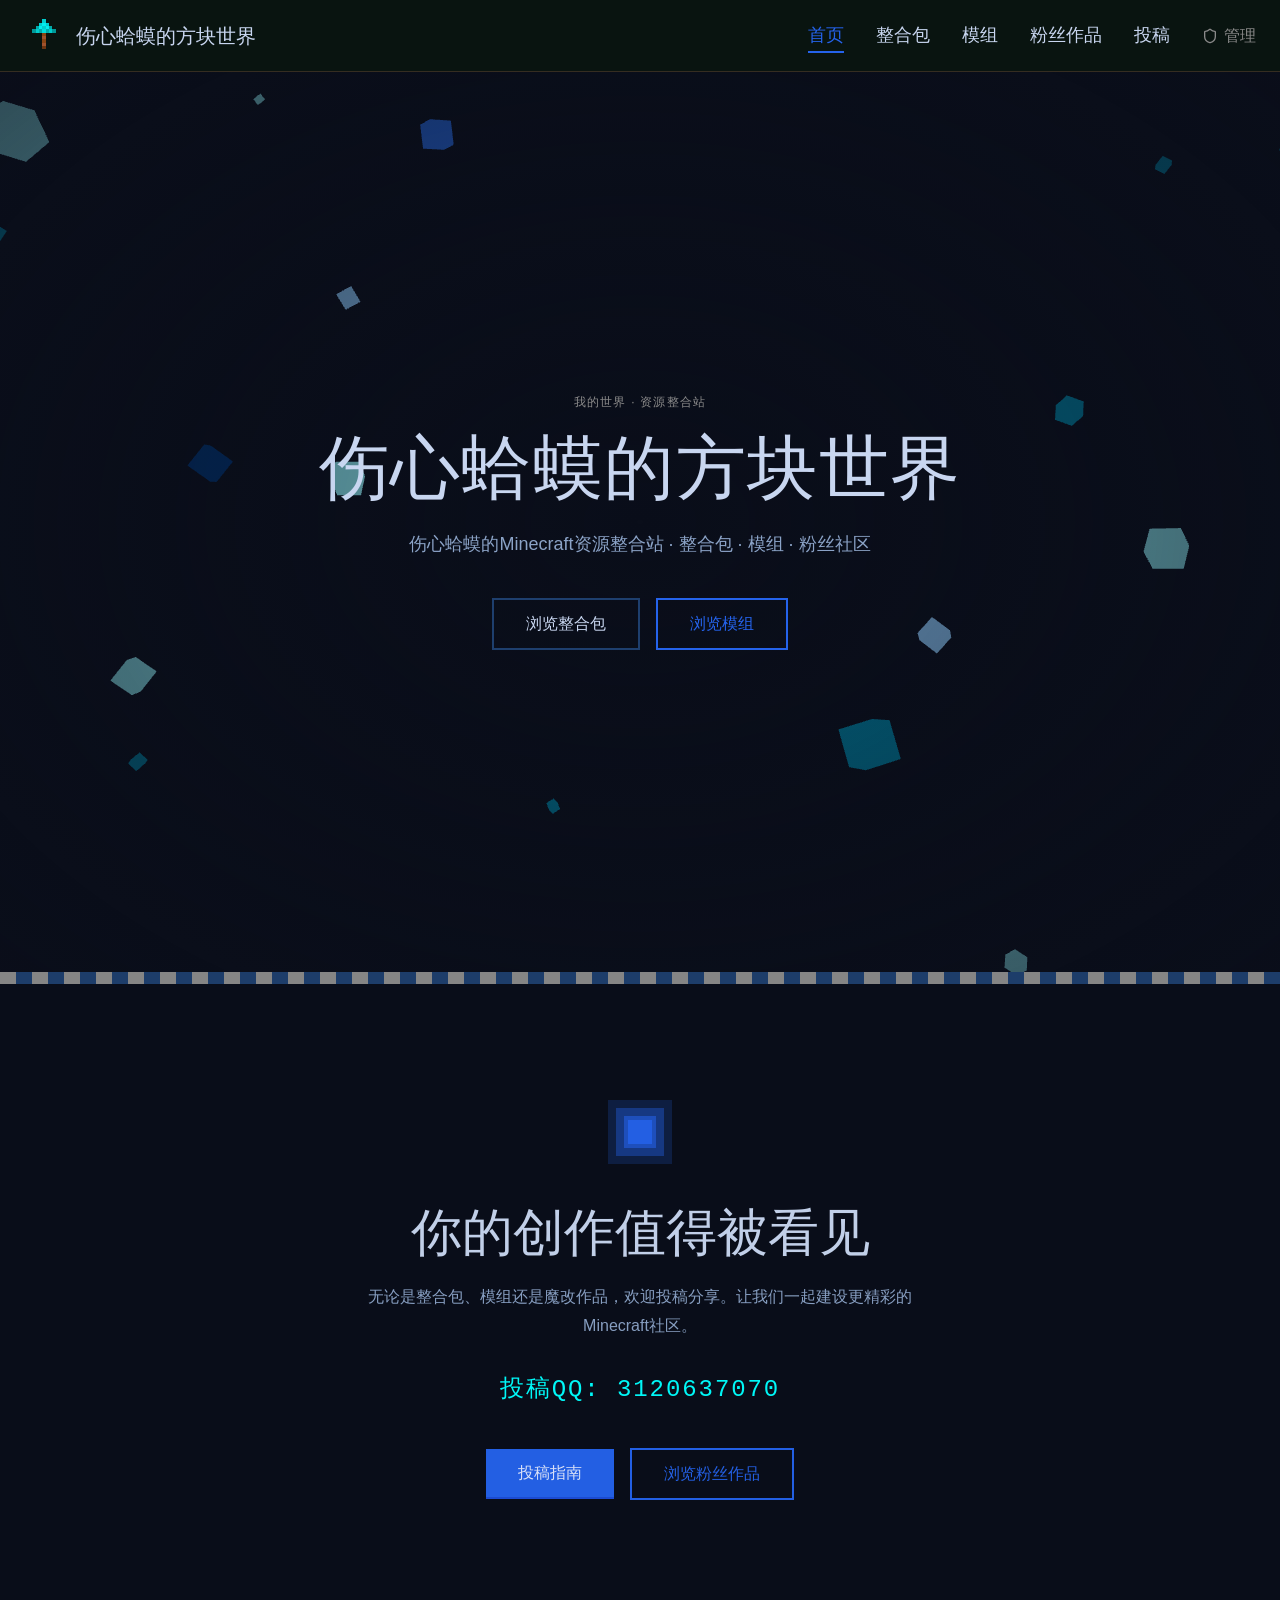
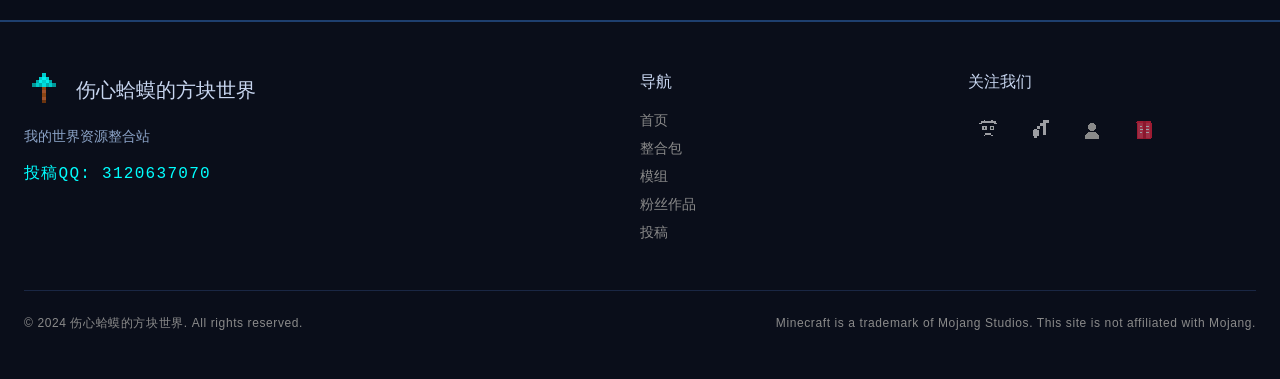
==== commit b07524e6: "deploy: createHashRouter fix" ====
--- a/index.html
+++ b/index.html
@@ -4,7 +4,7 @@
     <meta charset="UTF-8" />
     <meta name="viewport" content="width=device-width, initial-scale=1.0" />
     <title>伤心蛤蟆的方块世界 - Minecraft资源整合站</title>
-    <script type="module" crossorigin src="./assets/index-CU9dlhze.js"></script>
+    <script type="module" crossorigin src="./assets/index-E9CfMWSs.js"></script>
     <link rel="stylesheet" crossorigin href="./assets/index-fopUQZda.css">
   </head>
   <body>
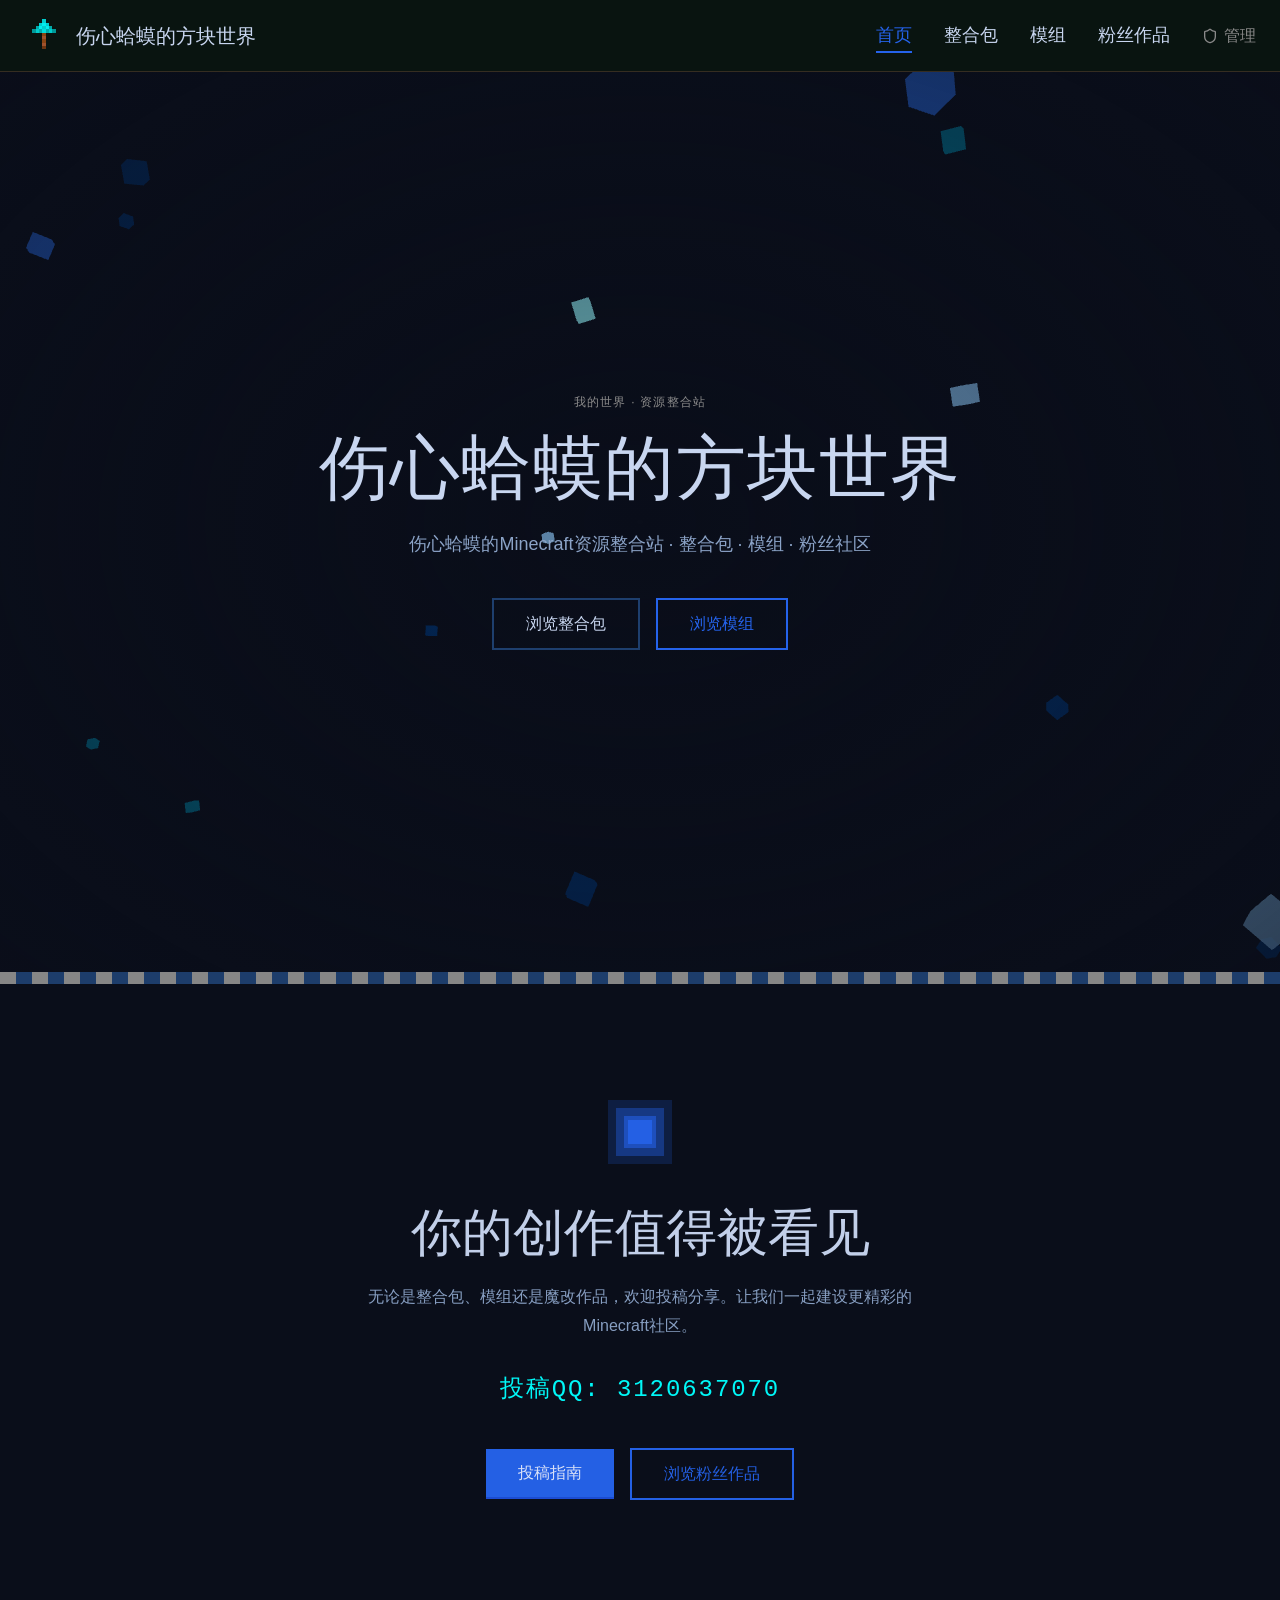
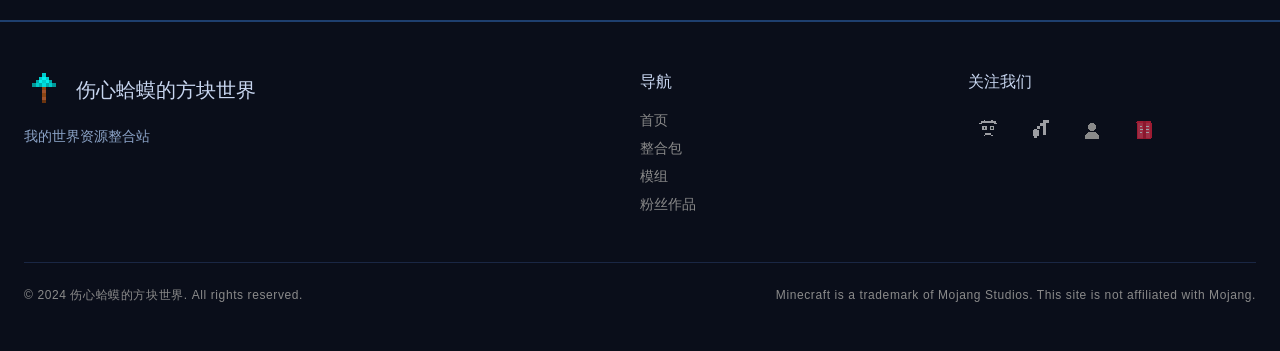
==== commit 84055a50: "deploy: remove 投稿 + remove password hint" ====
--- a/index.html
+++ b/index.html
@@ -4,7 +4,7 @@
     <meta charset="UTF-8" />
     <meta name="viewport" content="width=device-width, initial-scale=1.0" />
     <title>伤心蛤蟆的方块世界 - Minecraft资源整合站</title>
-    <script type="module" crossorigin src="./assets/index-E9CfMWSs.js"></script>
+    <script type="module" crossorigin src="./assets/index-DBS-oQ1F.js"></script>
     <link rel="stylesheet" crossorigin href="./assets/index-fopUQZda.css">
   </head>
   <body>
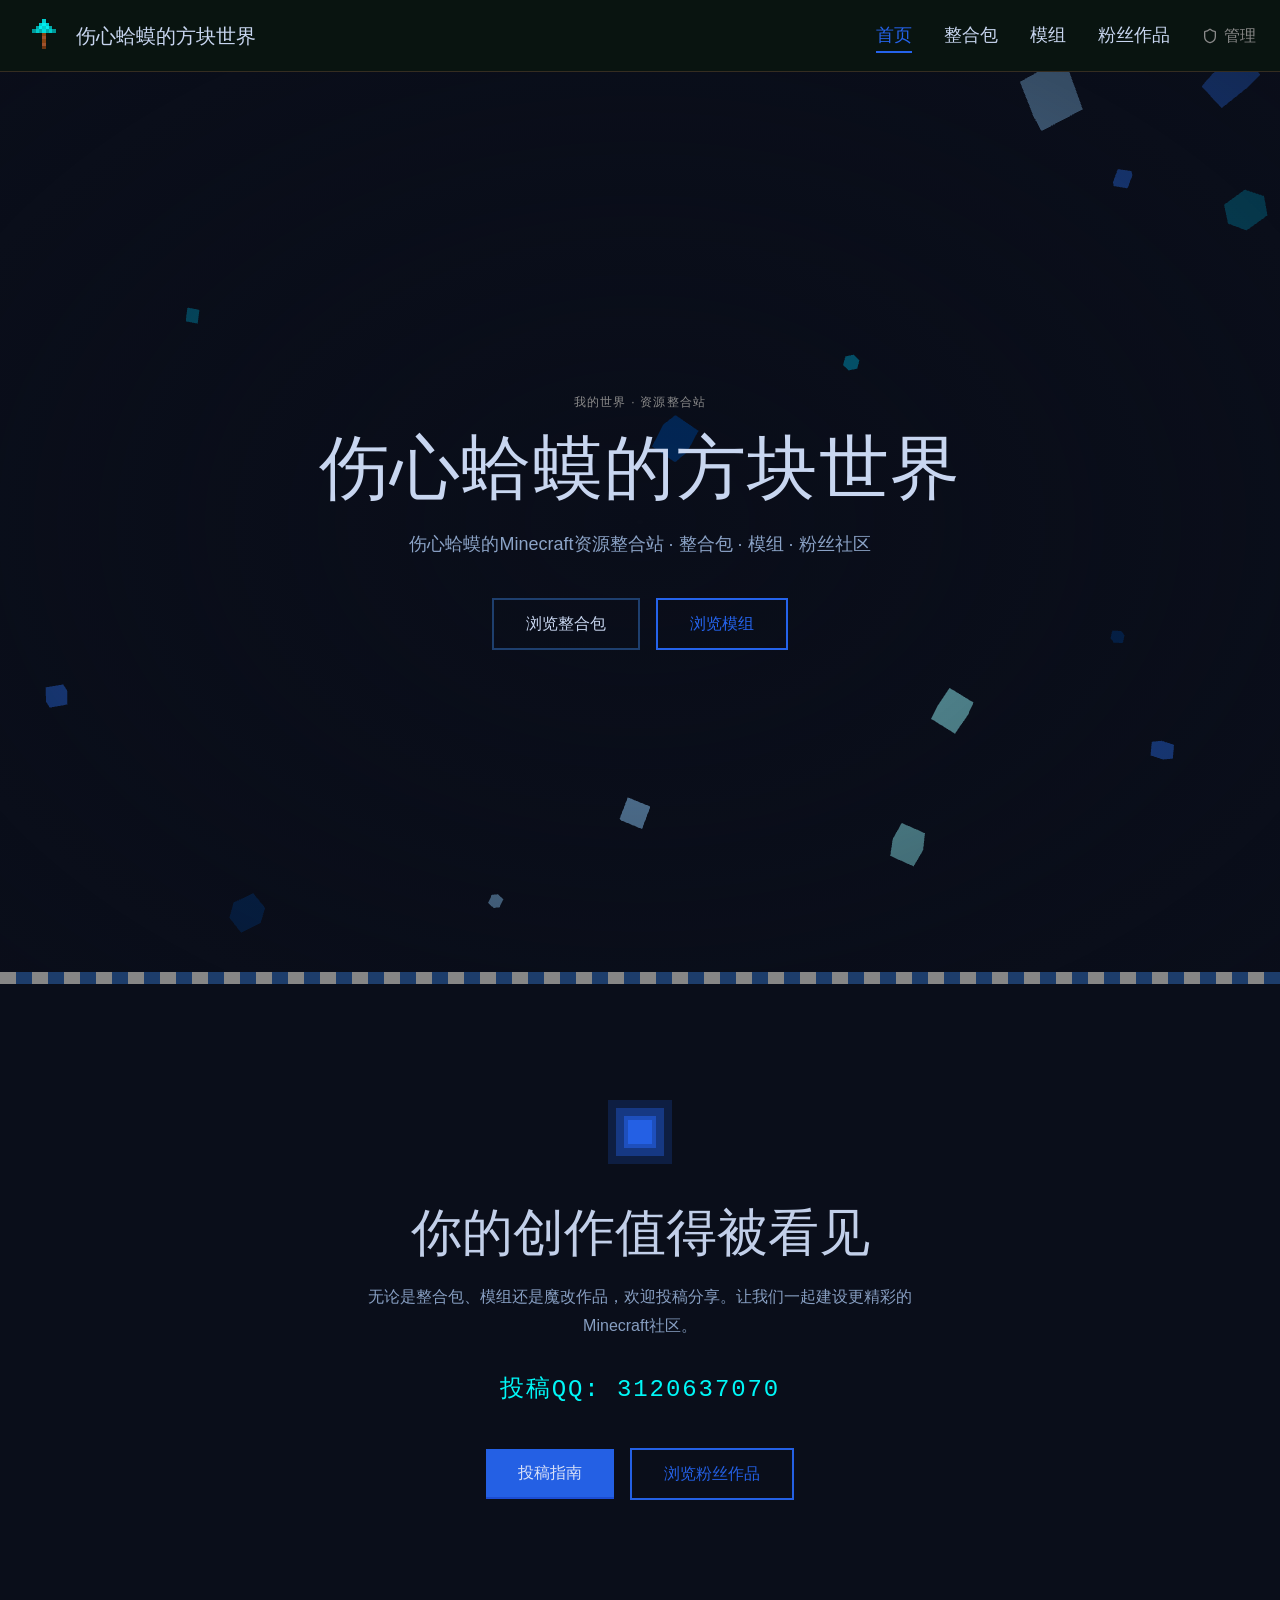
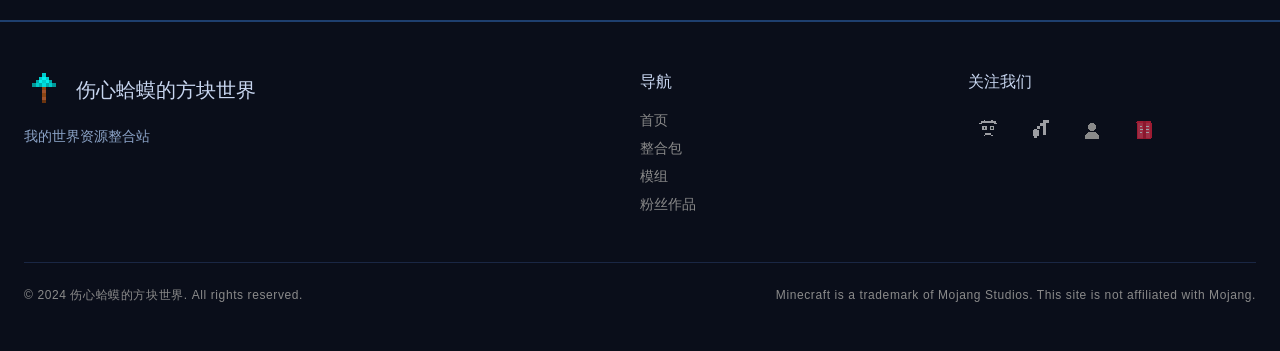
==== commit d4b9c0a2: "seo: add meta tags" ====
--- a/index.html
+++ b/index.html
@@ -1,9 +1,26 @@
 <!doctype html>
-<html lang="en">
+<html lang="zh-CN">
   <head>
     <meta charset="UTF-8" />
     <meta name="viewport" content="width=device-width, initial-scale=1.0" />
-    <title>伤心蛤蟆的方块世界 - Minecraft资源整合站</title>
+
+    <!-- 基础SEO -->
+    <title>伤心蛤蟆的方块世界 - Minecraft我的世界资源整合站</title>
+    <meta name="description" content="伤心蛤蟆的方块世界，Minecraft我的世界粉丝资源站。提供自制整合包下载、原创模组展示、粉丝作品投稿。包含各类MC整合包、Forge/Fabric模组、魔改资源包，支持多版本下载。" />
+    <meta name="keywords" content="伤心蛤蟆的方块世界,我的世界,Minecraft,整合包,模组,Forge,Fabric,资源包,魔改,MC整合包,粉丝资源站" />
+    <meta name="author" content="伤心蛤蟆" />
+    <meta name="robots" content="index, follow" />
+
+    <!-- Open Graph / 社交媒体分享 -->
+    <meta property="og:title" content="伤心蛤蟆的方块世界 - Minecraft资源整合站" />
+    <meta property="og:description" content="Minecraft我的世界粉丝资源站，提供整合包、模组下载和粉丝作品展示" />
+    <meta property="og:type" content="website" />
+    <meta property="og:url" content="https://sxhmmmmm.github.io/" />
+
+    <!-- Twitter Card -->
+    <meta name="twitter:card" content="summary_large_image" />
+    <meta name="twitter:title" content="伤心蛤蟆的方块世界" />
+    <meta name="twitter:description" content="Minecraft我的世界粉丝资源站" />
     <script type="module" crossorigin src="./assets/index-DBS-oQ1F.js"></script>
     <link rel="stylesheet" crossorigin href="./assets/index-fopUQZda.css">
   </head>
